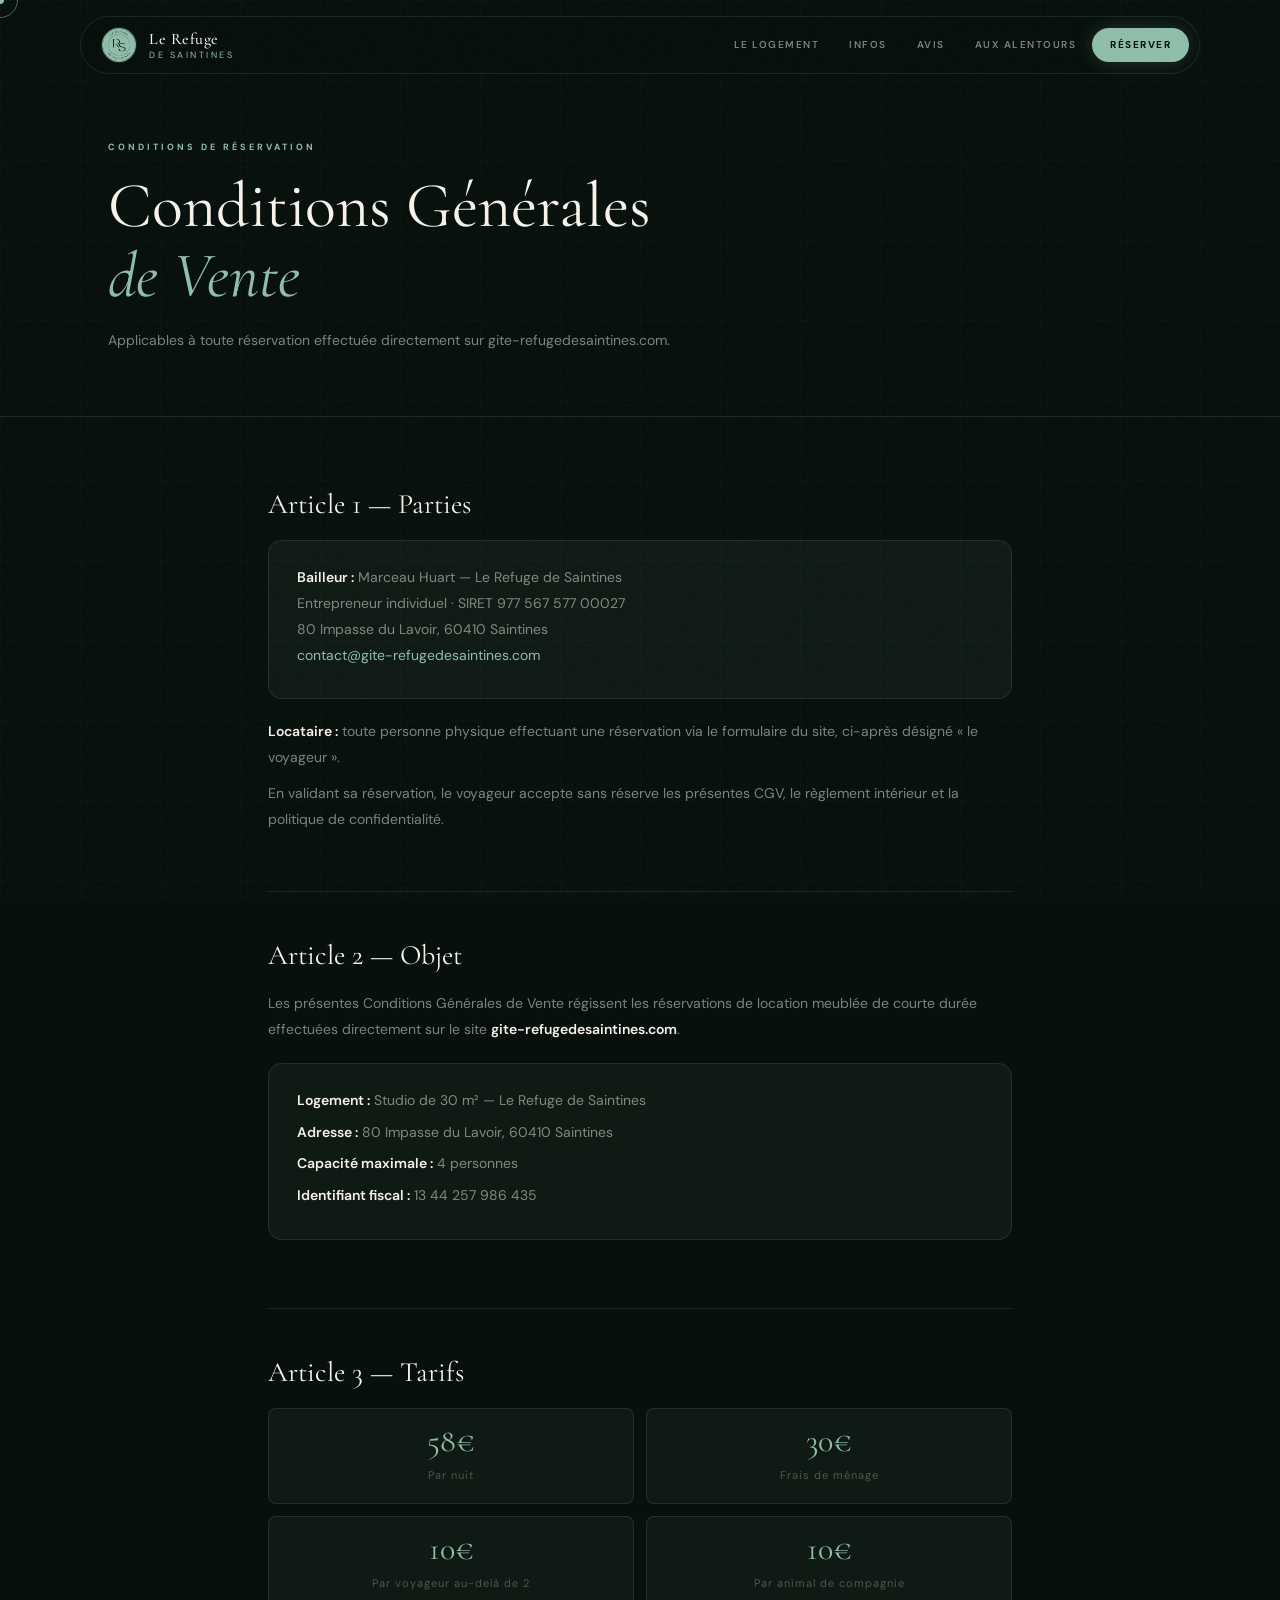
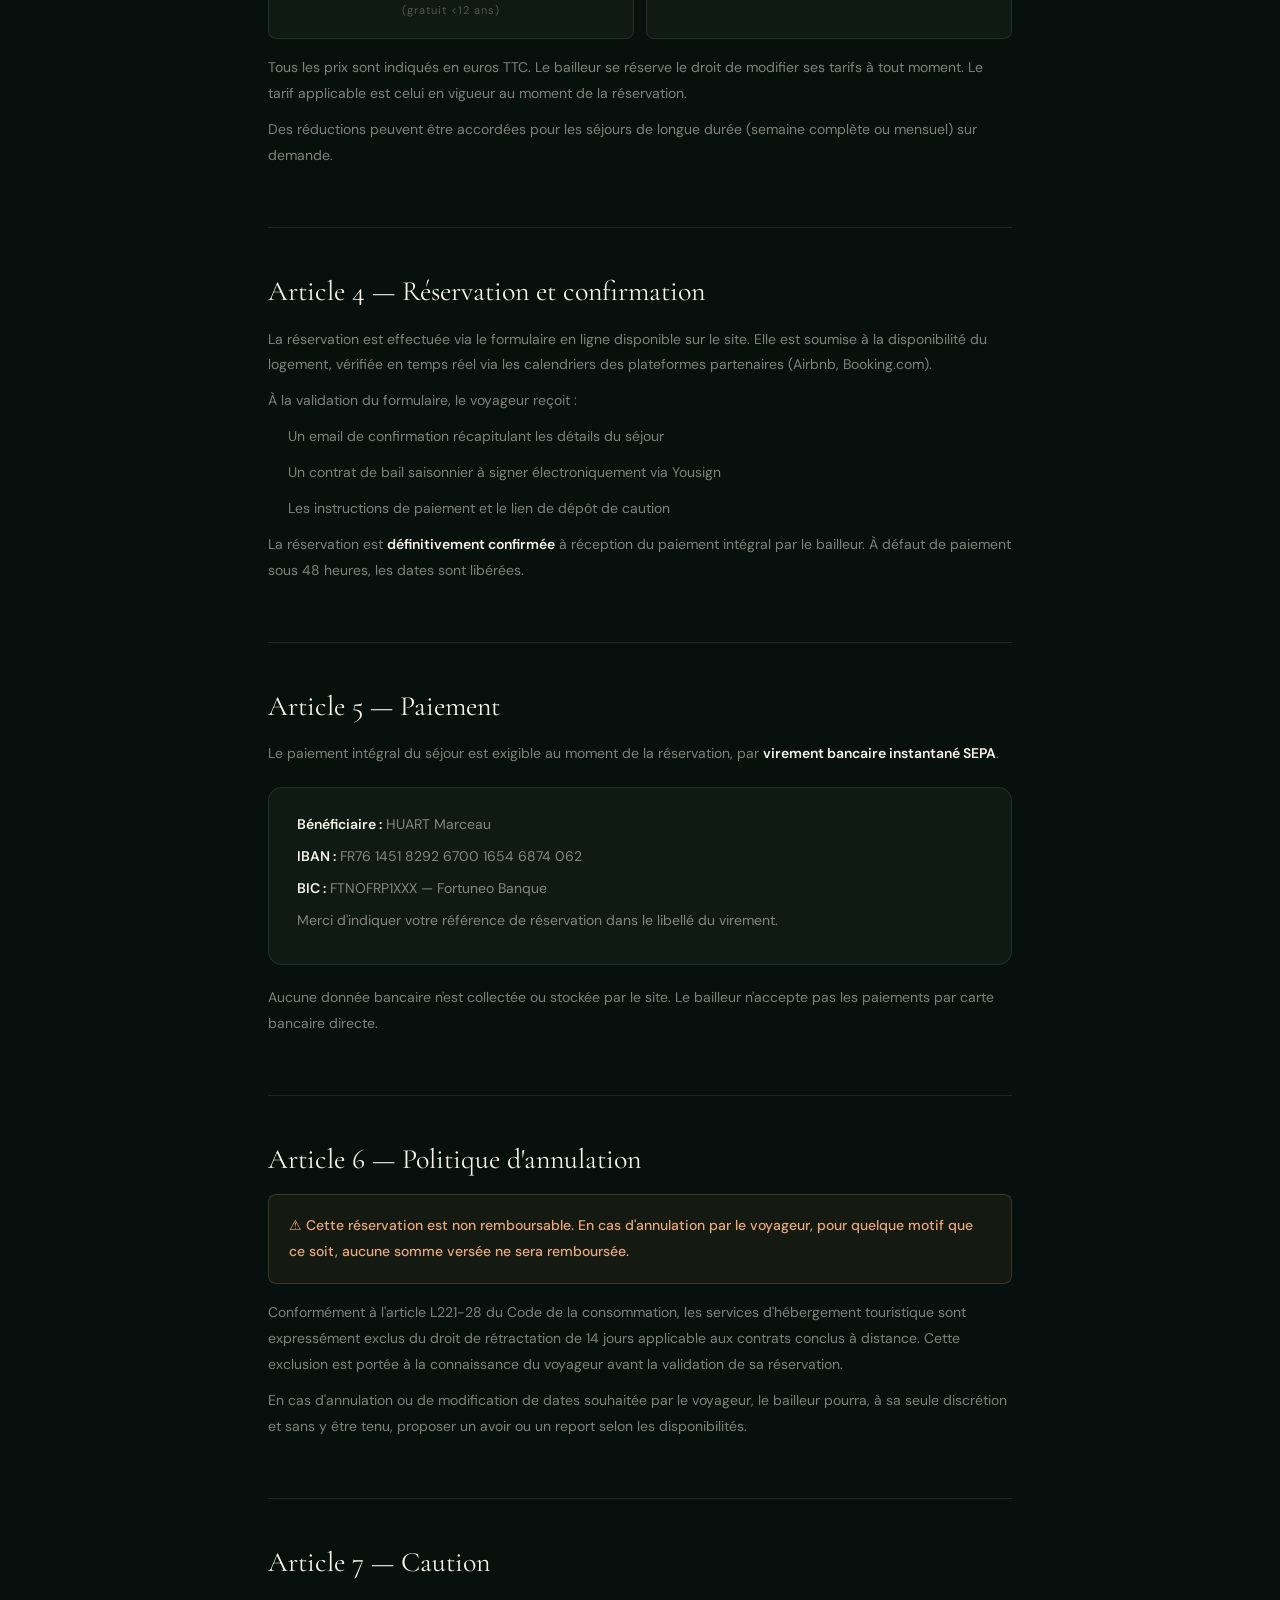
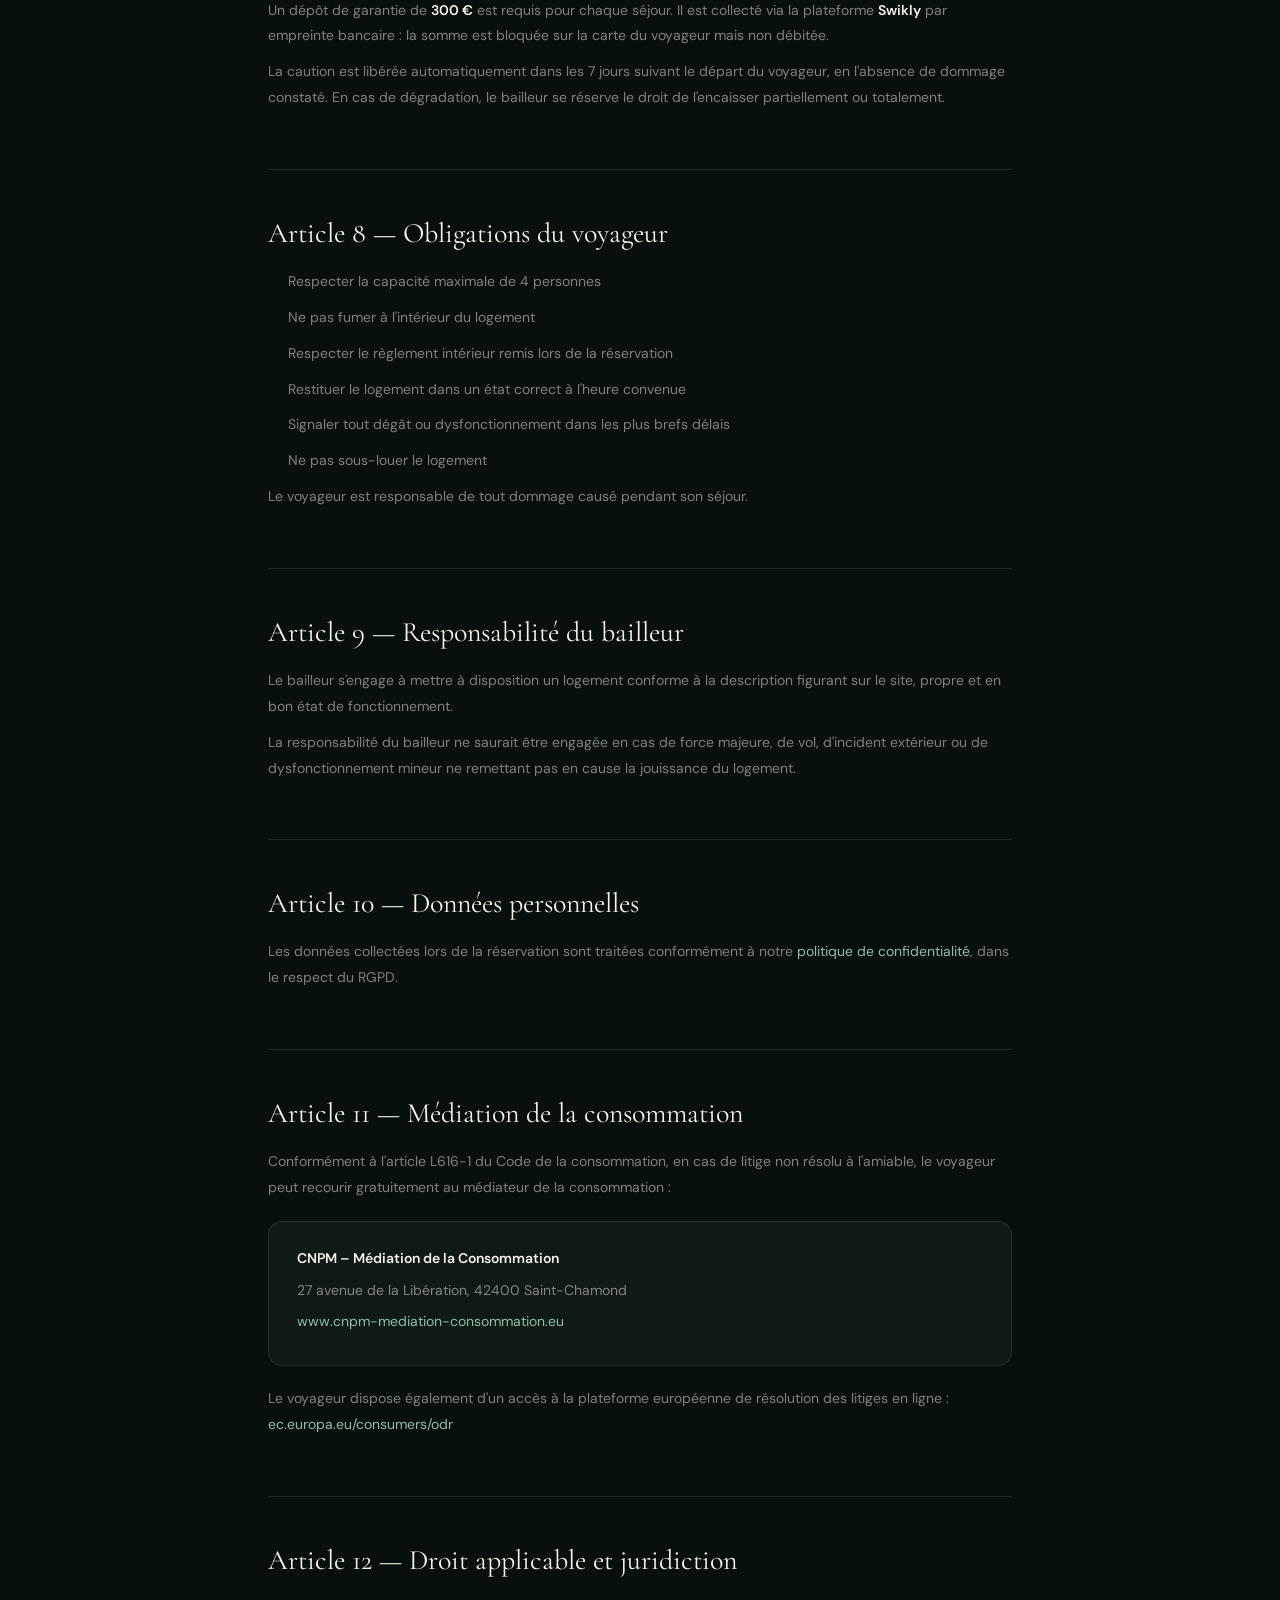
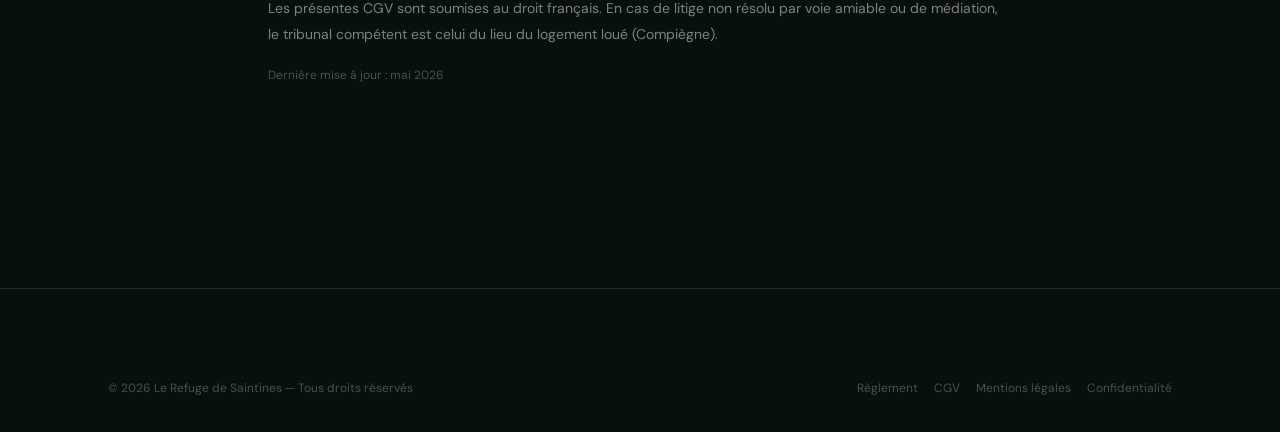
==== cgv.html @ 34e84a5a "Refonte v2.3 : refonte complète, responsive mobile complet, page règlement, SEO et optimisations" ====
<!doctype html>
<html lang="fr">
<head>
  <meta charset="utf-8" />
  <meta name="viewport" content="width=device-width, initial-scale=1.0" />
  <title>Conditions Générales de Vente — Le Refuge de Saintines</title>
  <meta name="description" content="Conditions générales de vente — Le Refuge de Saintines, studio cosy en location courte durée à Saintines." />
  <meta name="robots" content="noindex" />
  <link rel="preconnect" href="https://fonts.googleapis.com" />
  <link rel="preconnect" href="https://fonts.gstatic.com" crossorigin />
  <link href="https://fonts.googleapis.com/css2?family=Cormorant+Garamond:ital,wght@0,300;0,400;0,500;1,300;1,400&family=DM+Sans:wght@300;400;500;600&display=swap" rel="stylesheet" />
  <link rel="icon" href="images/lrds-logo.png" type="image/png" />
  <link rel="stylesheet" href="assets/css/main.css" />
  <style>
    .legal-hero { background:var(--bg); border-bottom:1px solid var(--glass-border); padding:140px 0 64px; }
    .legal-label { font-size:9px; font-weight:700; letter-spacing:3px; text-transform:uppercase; color:var(--sage); display:block; margin-bottom:16px; }
    .legal-hero h1 { font-family:var(--font-display); font-size:clamp(36px,6vw,64px); font-weight:400; color:var(--cream); line-height:1.1; margin-bottom:16px; }
    .legal-hero h1 em { font-style:italic; color:var(--sage); }
    .legal-hero p { font-size:14px; color:var(--cream-dim); line-height:1.75; }
    .legal-body { padding:72px 0 96px; }
    .legal-section { margin-bottom:48px; padding-bottom:48px; border-bottom:1px solid var(--glass-border); }
    .legal-section:last-child { border-bottom:none; }
    .legal-section h2 { font-family:var(--font-display); font-size:28px; font-weight:400; color:var(--cream); margin-bottom:20px; }
    .legal-section h3 { font-size:15px; font-weight:600; color:var(--cream); margin:20px 0 10px; }
    .legal-section p, .legal-section li { font-size:14px; color:var(--cream-dim); line-height:1.85; margin-bottom:10px; }
    .legal-section ul { padding-left:20px; }
    .legal-section strong { color:var(--cream); font-weight:600; }
    .legal-section a { color:var(--sage); text-decoration:none; }
    .legal-section a:hover { text-decoration:underline; }
    .legal-card { background:var(--glass); border:1px solid var(--glass-border); border-radius:var(--r); padding:24px 28px; margin:20px 0; }
    .legal-card p { margin-bottom:6px; }
    .tarif-grid { display:grid; grid-template-columns:1fr 1fr; gap:12px; margin:16px 0; }
    .tarif-item { background:var(--glass); border:1px solid var(--glass-border); border-radius:var(--rs); padding:16px; text-align:center; }
    .tarif-item .val { font-family:var(--font-display); font-size:32px; color:var(--sage); line-height:1; display:block; margin-bottom:4px; }
    .tarif-item .lbl { font-size:11px; letter-spacing:1px; color:var(--cream-faint); }
    .warning-box { background:rgba(232,168,124,.06); border:1px solid rgba(232,168,124,.2); border-radius:var(--rs); padding:18px 20px; margin:16px 0; }
    .warning-box p { color:#e8a87c; margin-bottom:0; font-weight:500; }
    @media(max-width:600px){ .tarif-grid{grid-template-columns:1fr;} }
  </style>
</head>
<body>
  <div class="cursor" aria-hidden="true"></div>
  <div class="cursor-ring" aria-hidden="true"></div>
  
  <header class="site-header" role="banner">
    <div class="header-inner">
      <a href="index.html" class="brand">
        <img src="images/lrds-logo.png" alt="Logo Le Refuge de Saintines" class="brand-logo" loading="lazy" />
        <div class="brand-text">
          <span class="brand-name">Le Refuge</span>
          <small class="brand-sub">de Saintines</small>
        </div>
      </a>
      <nav class="nav" aria-label="Navigation principale">
        <a href="index.html#logement">Le logement</a>
        <a href="index.html#infos">Infos</a>
        <a href="index.html#avis">Avis</a>
        <a href="index.html#reco">Aux alentours</a>
        <a href="index.html#contact" class="nav-cta">Réserver</a>
      </nav>
    </div>
  </header>

  <div class="legal-hero">
    <div class="container">
      <span class="legal-label">Conditions de réservation</span>
      <h1>Conditions Générales<br><em>de Vente</em></h1>
      <p>Applicables à toute réservation effectuée directement sur gite-refugedesaintines.com.</p>
    </div>
  </div>

  <main class="legal-body">
    <div class="container" style="max-width:800px;">

      <div class="legal-section">
        <h2>Article 1 — Parties</h2>
        <div class="legal-card">
          <p><strong>Bailleur :</strong> Marceau Huart — Le Refuge de Saintines<br>
          Entrepreneur individuel · SIRET 977 567 577 00027<br>
          80 Impasse du Lavoir, 60410 Saintines<br>
          <a href="mailto:contact@gite-refugedesaintines.com">contact@gite-refugedesaintines.com</a></p>
        </div>
        <p><strong>Locataire :</strong> toute personne physique effectuant une réservation via le formulaire du site, ci-après désigné « le voyageur ».</p>
        <p>En validant sa réservation, le voyageur accepte sans réserve les présentes CGV, le règlement intérieur et la politique de confidentialité.</p>
      </div>

      <div class="legal-section">
        <h2>Article 2 — Objet</h2>
        <p>Les présentes Conditions Générales de Vente régissent les réservations de location meublée de courte durée effectuées directement sur le site <strong>gite-refugedesaintines.com</strong>.</p>
        <div class="legal-card">
          <p><strong>Logement :</strong> Studio de 30 m² — Le Refuge de Saintines</p>
          <p><strong>Adresse :</strong> 80 Impasse du Lavoir, 60410 Saintines</p>
          <p><strong>Capacité maximale :</strong> 4 personnes</p>
          <p><strong>Identifiant fiscal :</strong> 13 44 257 986 435</p>
        </div>
      </div>

      <div class="legal-section">
        <h2>Article 3 — Tarifs</h2>
        <div class="tarif-grid">
          <div class="tarif-item"><span class="val">58€</span><span class="lbl">Par nuit</span></div>
          <div class="tarif-item"><span class="val">30€</span><span class="lbl">Frais de ménage</span></div>
          <div class="tarif-item"><span class="val">10€</span><span class="lbl">Par voyageur au-delà de 2<br>(gratuit &lt;12 ans)</span></div>
          <div class="tarif-item"><span class="val">10€</span><span class="lbl">Par animal de compagnie</span></div>
        </div>
        <p>Tous les prix sont indiqués en euros TTC. Le bailleur se réserve le droit de modifier ses tarifs à tout moment. Le tarif applicable est celui en vigueur au moment de la réservation.</p>
        <p>Des réductions peuvent être accordées pour les séjours de longue durée (semaine complète ou mensuel) sur demande.</p>
      </div>

      <div class="legal-section">
        <h2>Article 4 — Réservation et confirmation</h2>
        <p>La réservation est effectuée via le formulaire en ligne disponible sur le site. Elle est soumise à la disponibilité du logement, vérifiée en temps réel via les calendriers des plateformes partenaires (Airbnb, Booking.com).</p>
        <p>À la validation du formulaire, le voyageur reçoit :</p>
        <ul>
          <li>Un email de confirmation récapitulant les détails du séjour</li>
          <li>Un contrat de bail saisonnier à signer électroniquement via Yousign</li>
          <li>Les instructions de paiement et le lien de dépôt de caution</li>
        </ul>
        <p>La réservation est <strong>définitivement confirmée</strong> à réception du paiement intégral par le bailleur. À défaut de paiement sous 48 heures, les dates sont libérées.</p>
      </div>

      <div class="legal-section">
        <h2>Article 5 — Paiement</h2>
        <p>Le paiement intégral du séjour est exigible au moment de la réservation, par <strong>virement bancaire instantané SEPA</strong>.</p>
        <div class="legal-card">
          <p><strong>Bénéficiaire :</strong> HUART Marceau</p>
          <p><strong>IBAN :</strong> FR76 1451 8292 6700 1654 6874 062</p>
          <p><strong>BIC :</strong> FTNOFRP1XXX — Fortuneo Banque</p>
          <p>Merci d'indiquer votre référence de réservation dans le libellé du virement.</p>
        </div>
        <p>Aucune donnée bancaire n'est collectée ou stockée par le site. Le bailleur n'accepte pas les paiements par carte bancaire directe.</p>
      </div>

      <div class="legal-section">
        <h2>Article 6 — Politique d'annulation</h2>
        <div class="warning-box">
          <p>⚠️ Cette réservation est non remboursable. En cas d'annulation par le voyageur, pour quelque motif que ce soit, aucune somme versée ne sera remboursée.</p>
        </div>
        <p>Conformément à l'article L221-28 du Code de la consommation, les services d'hébergement touristique sont expressément exclus du droit de rétractation de 14 jours applicable aux contrats conclus à distance. Cette exclusion est portée à la connaissance du voyageur avant la validation de sa réservation.</p>
        <p>En cas d'annulation ou de modification de dates souhaitée par le voyageur, le bailleur pourra, à sa seule discrétion et sans y être tenu, proposer un avoir ou un report selon les disponibilités.</p>
      </div>

      <div class="legal-section">
        <h2>Article 7 — Caution</h2>
        <p>Un dépôt de garantie de <strong>300 €</strong> est requis pour chaque séjour. Il est collecté via la plateforme <strong>Swikly</strong> par empreinte bancaire : la somme est bloquée sur la carte du voyageur mais non débitée.</p>
        <p>La caution est libérée automatiquement dans les 7 jours suivant le départ du voyageur, en l'absence de dommage constaté. En cas de dégradation, le bailleur se réserve le droit de l'encaisser partiellement ou totalement.</p>
      </div>

      <div class="legal-section">
        <h2>Article 8 — Obligations du voyageur</h2>
        <ul>
          <li>Respecter la capacité maximale de 4 personnes</li>
          <li>Ne pas fumer à l'intérieur du logement</li>
          <li>Respecter le règlement intérieur remis lors de la réservation</li>
          <li>Restituer le logement dans un état correct à l'heure convenue</li>
          <li>Signaler tout dégât ou dysfonctionnement dans les plus brefs délais</li>
          <li>Ne pas sous-louer le logement</li>
        </ul>
        <p>Le voyageur est responsable de tout dommage causé pendant son séjour.</p>
      </div>

      <div class="legal-section">
        <h2>Article 9 — Responsabilité du bailleur</h2>
        <p>Le bailleur s'engage à mettre à disposition un logement conforme à la description figurant sur le site, propre et en bon état de fonctionnement.</p>
        <p>La responsabilité du bailleur ne saurait être engagée en cas de force majeure, de vol, d'incident extérieur ou de dysfonctionnement mineur ne remettant pas en cause la jouissance du logement.</p>
      </div>

      <div class="legal-section">
        <h2>Article 10 — Données personnelles</h2>
        <p>Les données collectées lors de la réservation sont traitées conformément à notre <a href="politique-confidentialite.html">politique de confidentialité</a>, dans le respect du RGPD.</p>
      </div>

      <div class="legal-section">
        <h2>Article 11 — Médiation de la consommation</h2>
        <p>Conformément à l'article L616-1 du Code de la consommation, en cas de litige non résolu à l'amiable, le voyageur peut recourir gratuitement au médiateur de la consommation :</p>
        <div class="legal-card">
          <p><strong>CNPM – Médiation de la Consommation</strong></p>
          <p>27 avenue de la Libération, 42400 Saint-Chamond</p>
          <p><a href="https://www.cnpm-mediation-consommation.eu" target="_blank" rel="noopener">www.cnpm-mediation-consommation.eu</a></p>
        </div>
        <p>Le voyageur dispose également d'un accès à la plateforme européenne de résolution des litiges en ligne : <a href="https://ec.europa.eu/consumers/odr" target="_blank" rel="noopener">ec.europa.eu/consumers/odr</a></p>
      </div>

      <div class="legal-section">
        <h2>Article 12 — Droit applicable et juridiction</h2>
        <p>Les présentes CGV sont soumises au droit français. En cas de litige non résolu par voie amiable ou de médiation, le tribunal compétent est celui du lieu du logement loué (Compiègne).</p>
        <p style="margin-top:16px;font-size:12px;color:var(--cream-faint);">Dernière mise à jour : mai 2026</p>
      </div>

    </div>
  </main>

  <footer class="site-footer" role="contentinfo">
    <div class="container">
      <div class="footer-bottom">
        <p>© 2026 Le Refuge de Saintines — Tous droits réservés</p>
        <p><a href="rules.html" style="color:var(--cream-faint);margin-right:16px;">Règlement</a><a href="cgv.html" style="color:var(--cream-faint);margin-right:16px;">CGV</a><a href="mentions-legales.html" style="color:var(--cream-faint);margin-right:16px;">Mentions légales</a><a href="politique-confidentialite.html" style="color:var(--cream-faint);">Confidentialité</a></p>
      </div>
    </div>
  </footer>

  <script src="assets/js/main.js" type="module"></script>
</body>
</html>
---- assets/css/main.css ----
/* ============================================================
   MAIN.CSS — Point d'entrée CSS
   Le Refuge de Saintines
   ============================================================ */

@import url('./base.css');
@import url('./layout.css');
@import url('./animations.css');
@import url('./components/navigation.css');
@import url('./components/hero.css');
@import url('./components/logement.css');
@import url('./components/gallery.css');
@import url('./components/equipments.css');
@import url('./responsive.css');
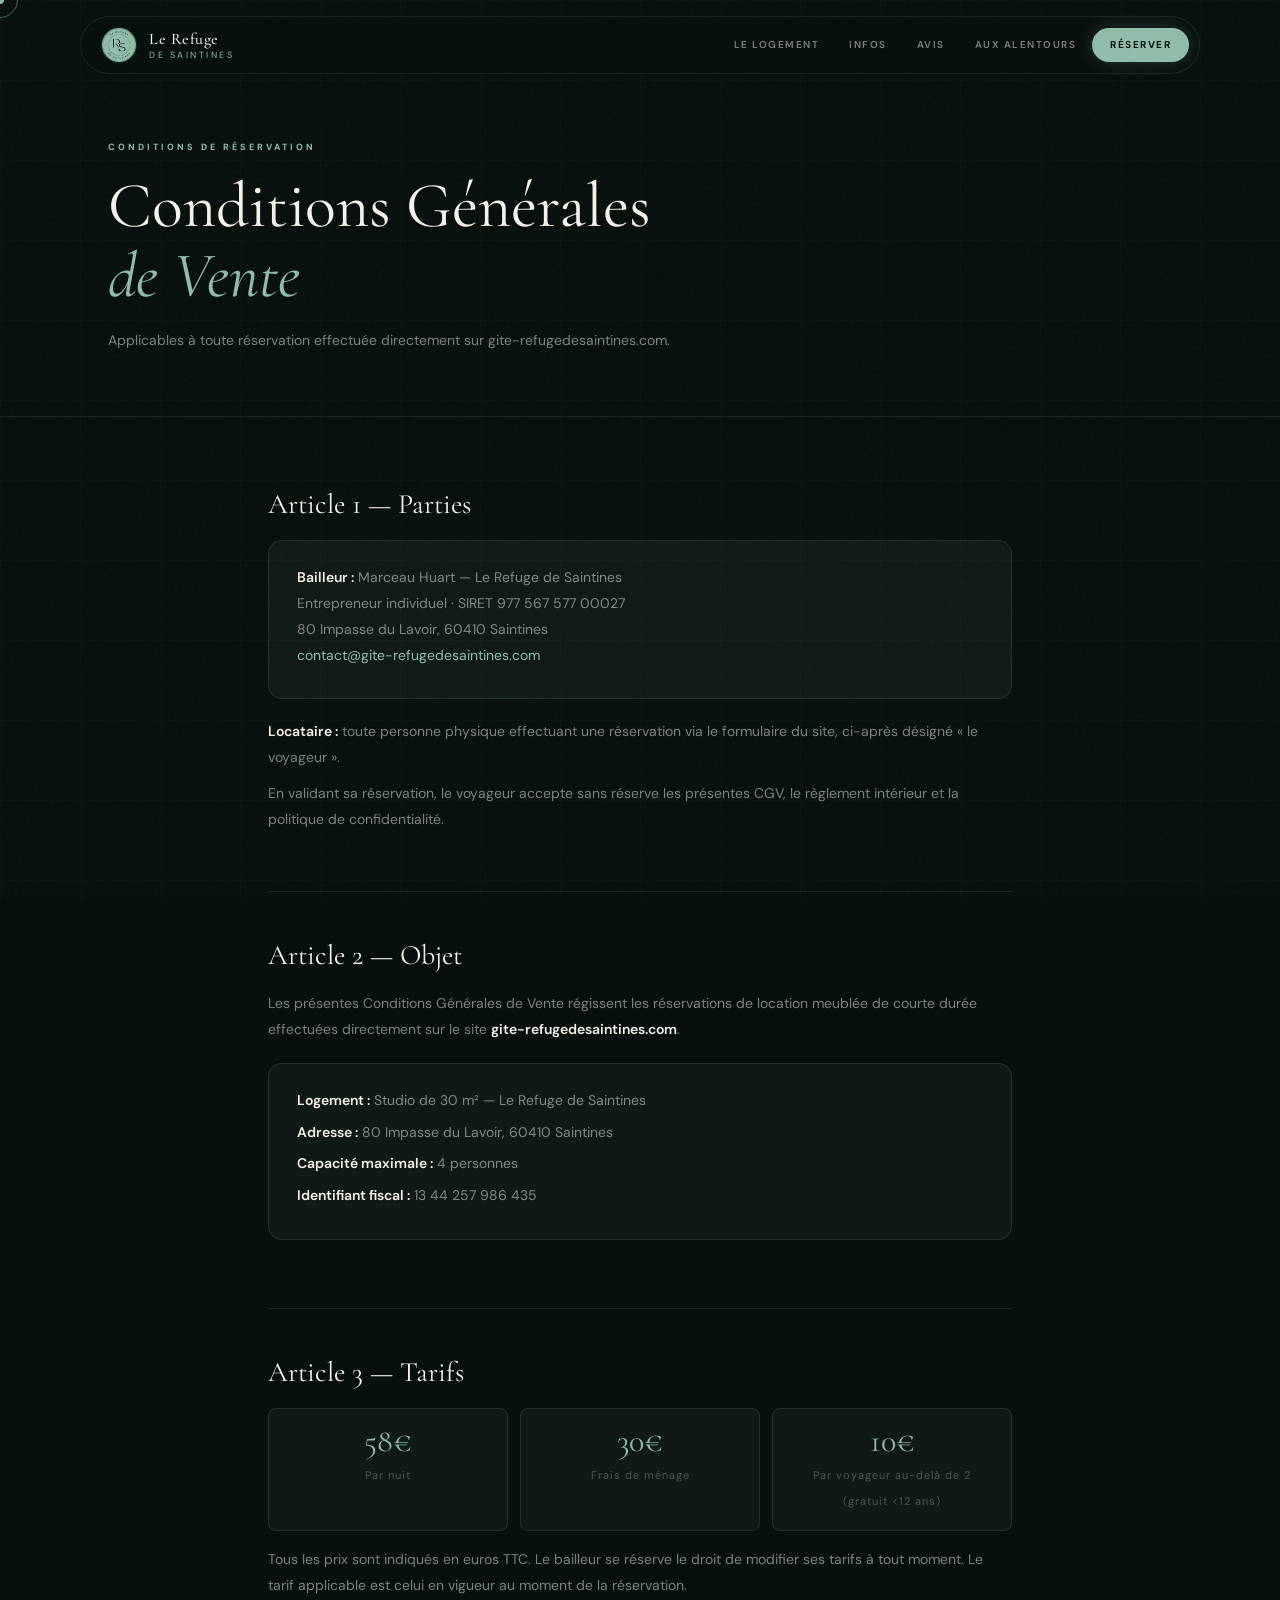
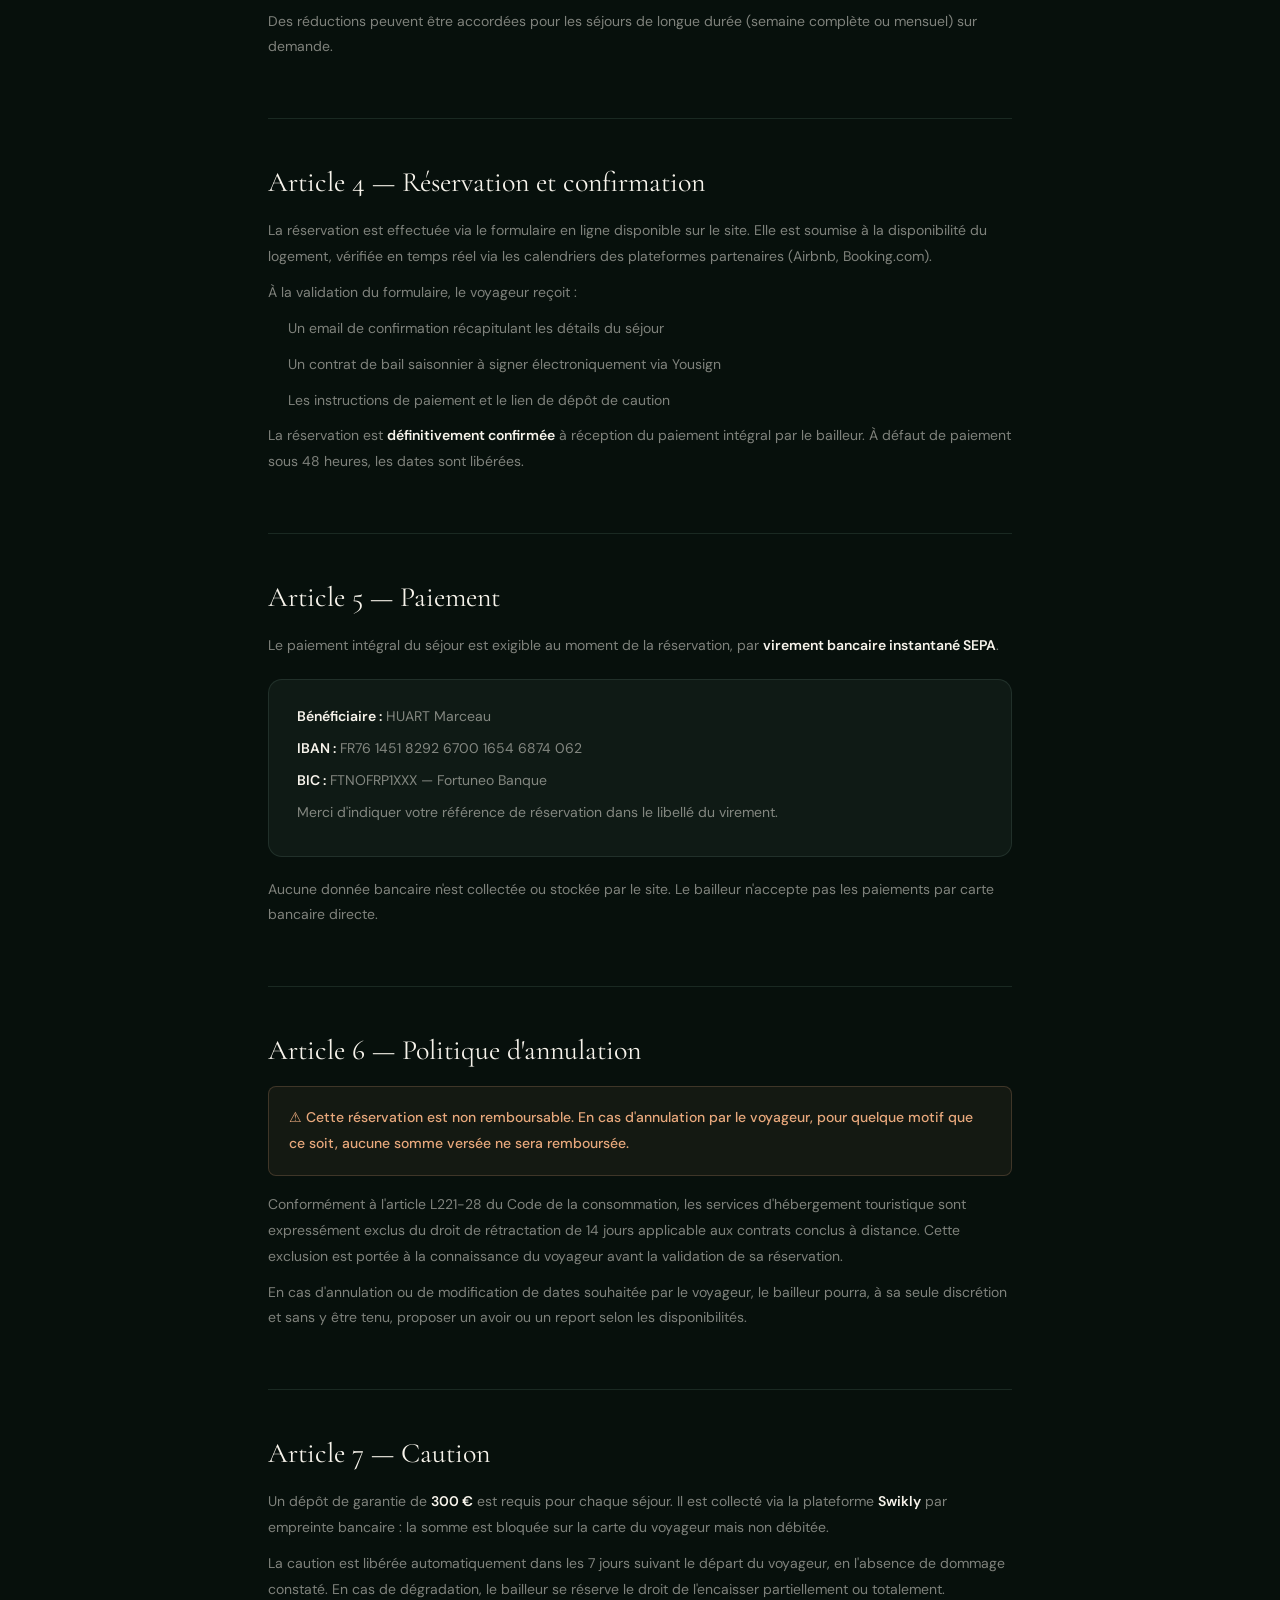
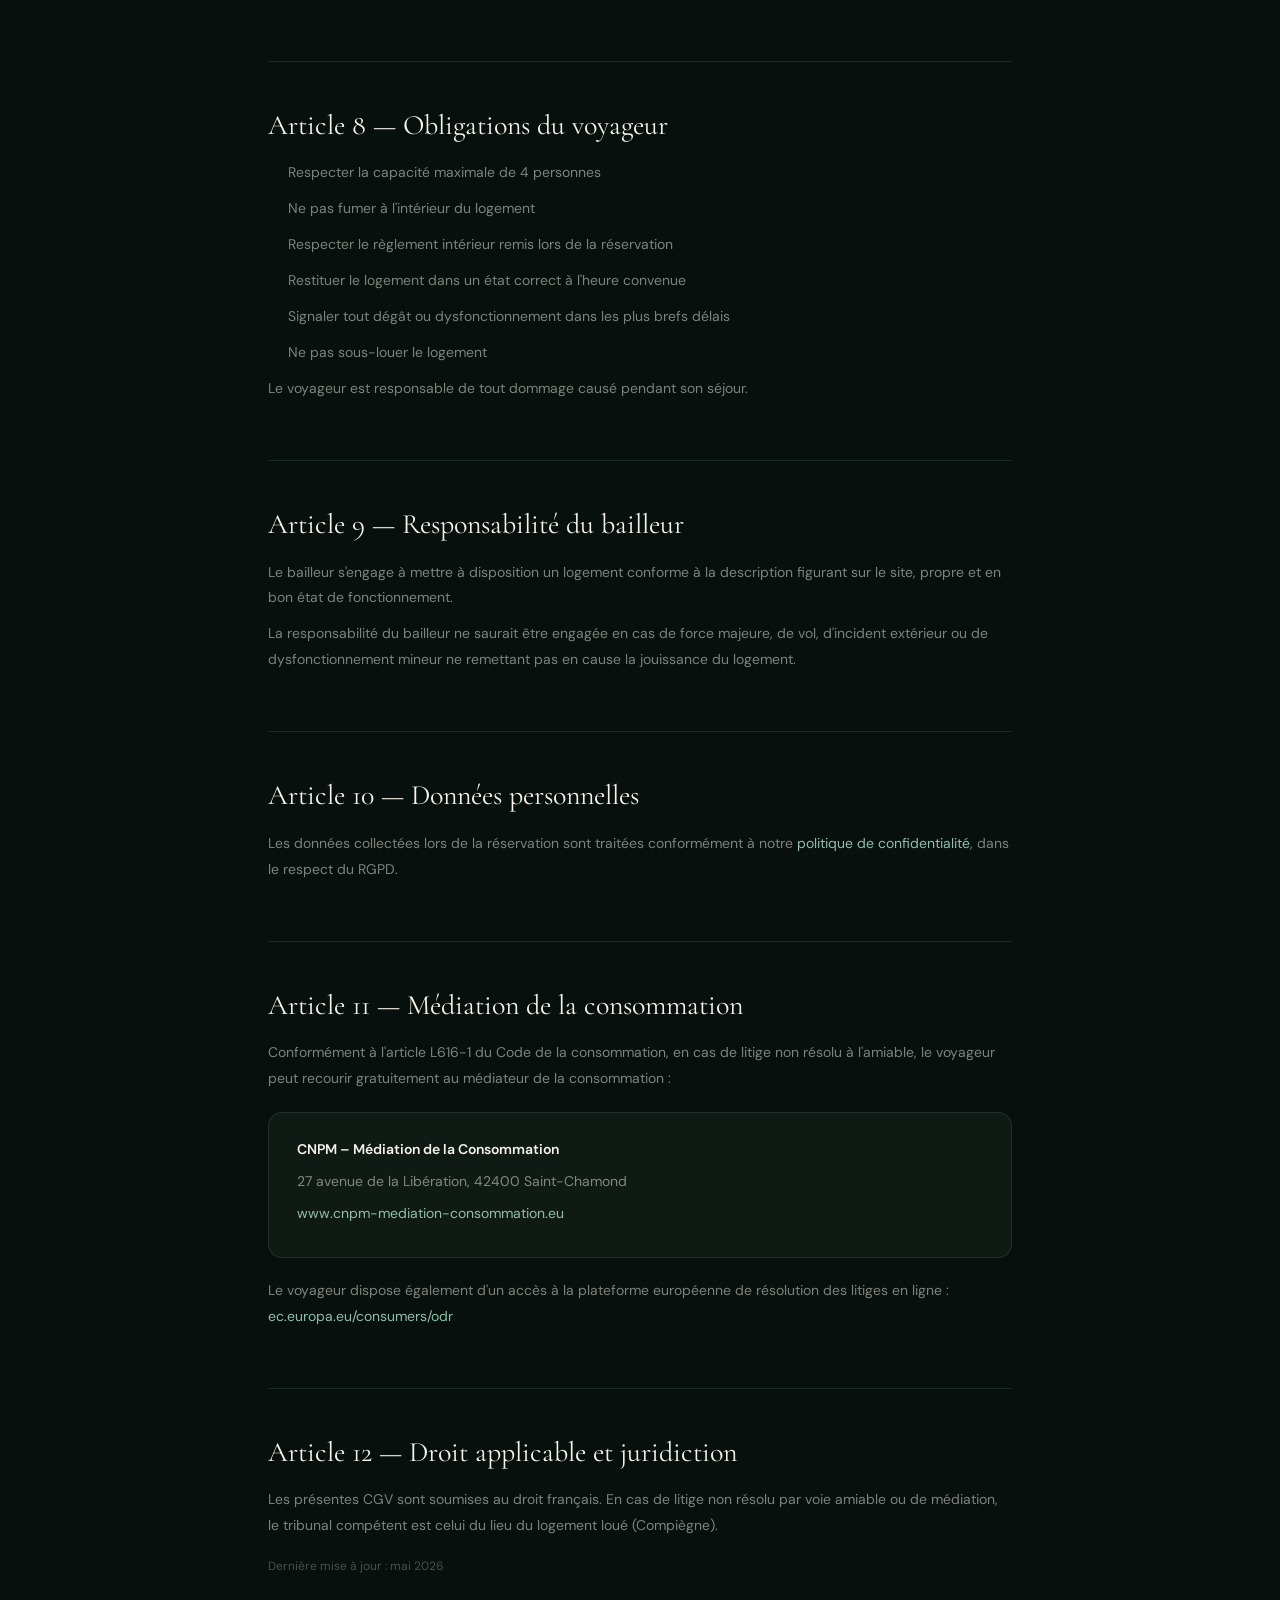
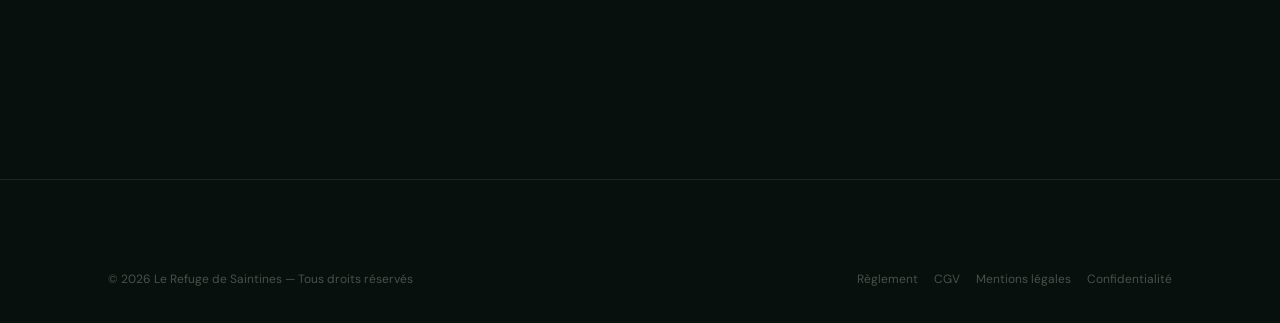
==== commit de4ff5e5: "MàJ règlement v2" ====
--- a/cgv.html
+++ b/cgv.html
@@ -29,7 +29,7 @@
     .legal-section a:hover { text-decoration:underline; }
     .legal-card { background:var(--glass); border:1px solid var(--glass-border); border-radius:var(--r); padding:24px 28px; margin:20px 0; }
     .legal-card p { margin-bottom:6px; }
-    .tarif-grid { display:grid; grid-template-columns:1fr 1fr; gap:12px; margin:16px 0; }
+    .tarif-grid { display:grid; grid-template-columns:repeat(3, 1fr); gap:12px; margin:16px 0; }
     .tarif-item { background:var(--glass); border:1px solid var(--glass-border); border-radius:var(--rs); padding:16px; text-align:center; }
     .tarif-item .val { font-family:var(--font-display); font-size:32px; color:var(--sage); line-height:1; display:block; margin-bottom:4px; }
     .tarif-item .lbl { font-size:11px; letter-spacing:1px; color:var(--cream-faint); }
@@ -101,7 +101,6 @@
           <div class="tarif-item"><span class="val">58€</span><span class="lbl">Par nuit</span></div>
           <div class="tarif-item"><span class="val">30€</span><span class="lbl">Frais de ménage</span></div>
           <div class="tarif-item"><span class="val">10€</span><span class="lbl">Par voyageur au-delà de 2<br>(gratuit &lt;12 ans)</span></div>
-          <div class="tarif-item"><span class="val">10€</span><span class="lbl">Par animal de compagnie</span></div>
         </div>
         <p>Tous les prix sont indiqués en euros TTC. Le bailleur se réserve le droit de modifier ses tarifs à tout moment. Le tarif applicable est celui en vigueur au moment de la réservation.</p>
         <p>Des réductions peuvent être accordées pour les séjours de longue durée (semaine complète ou mensuel) sur demande.</p>
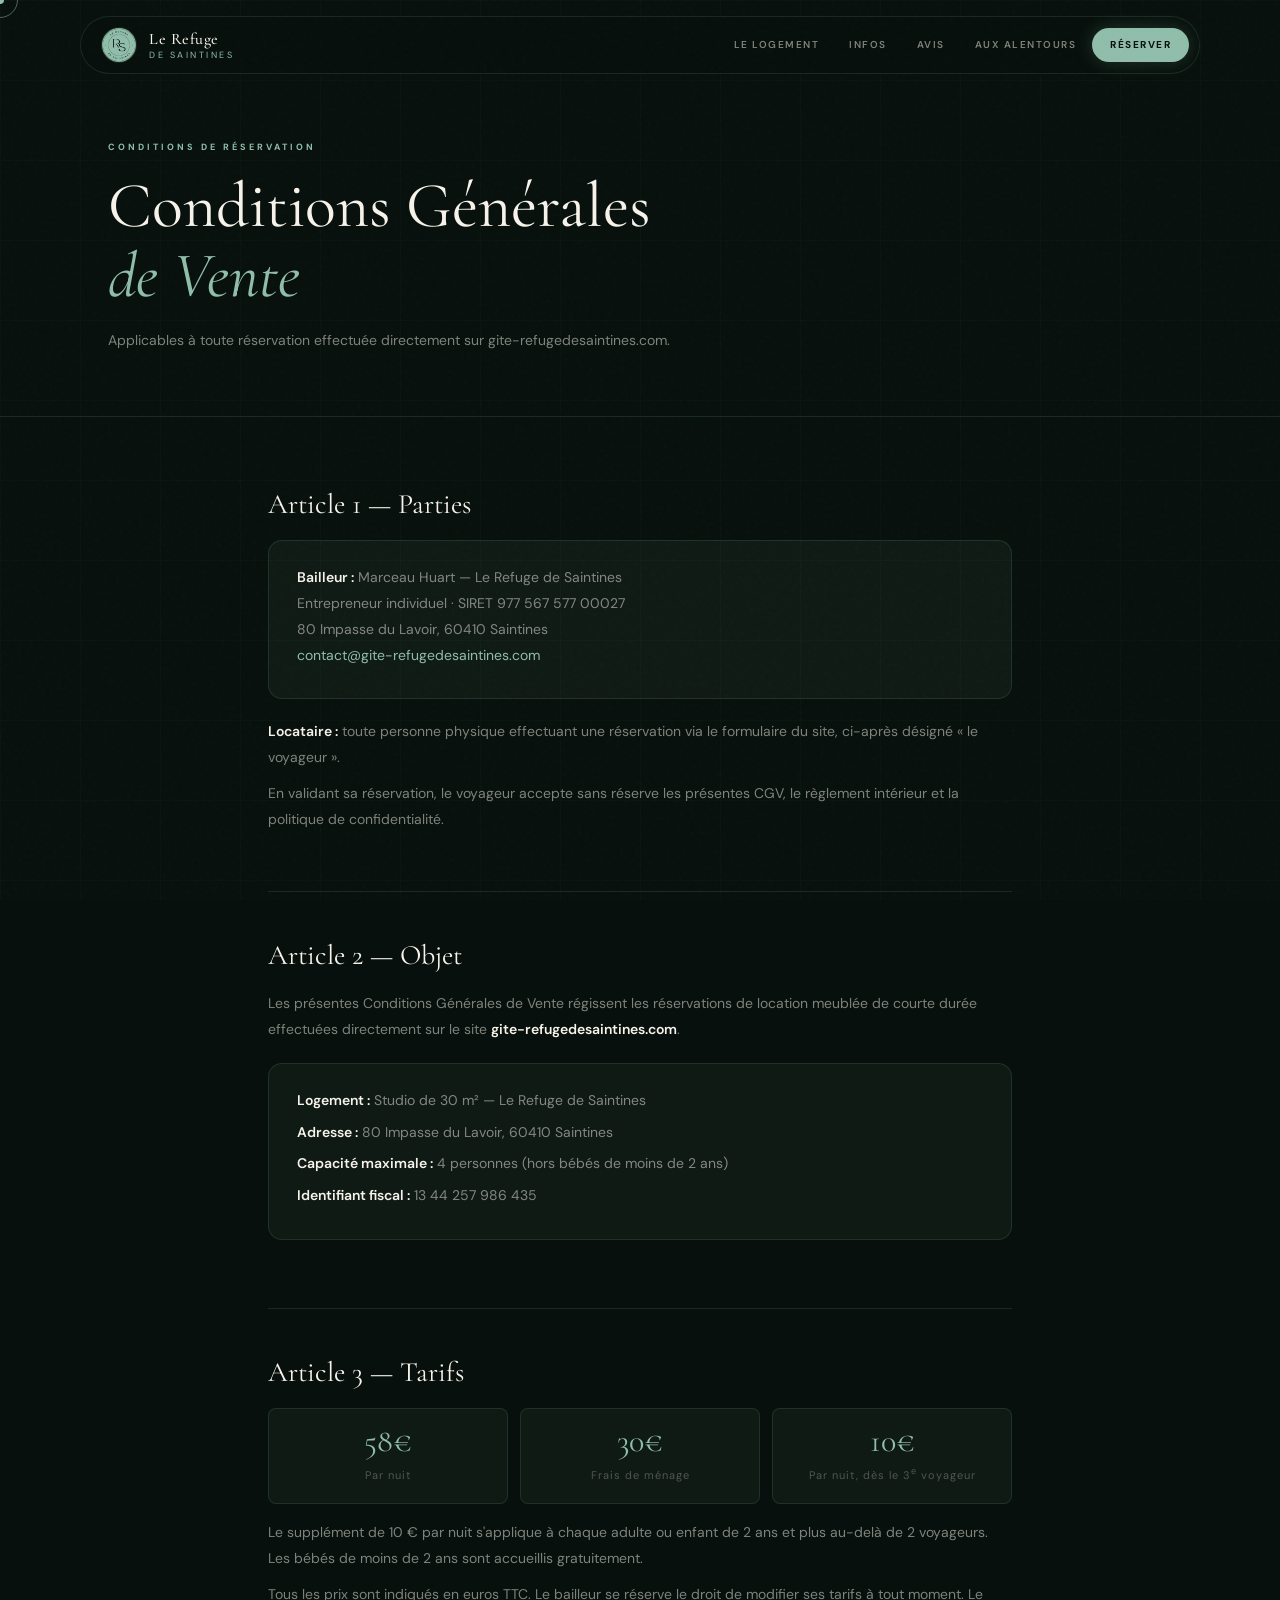
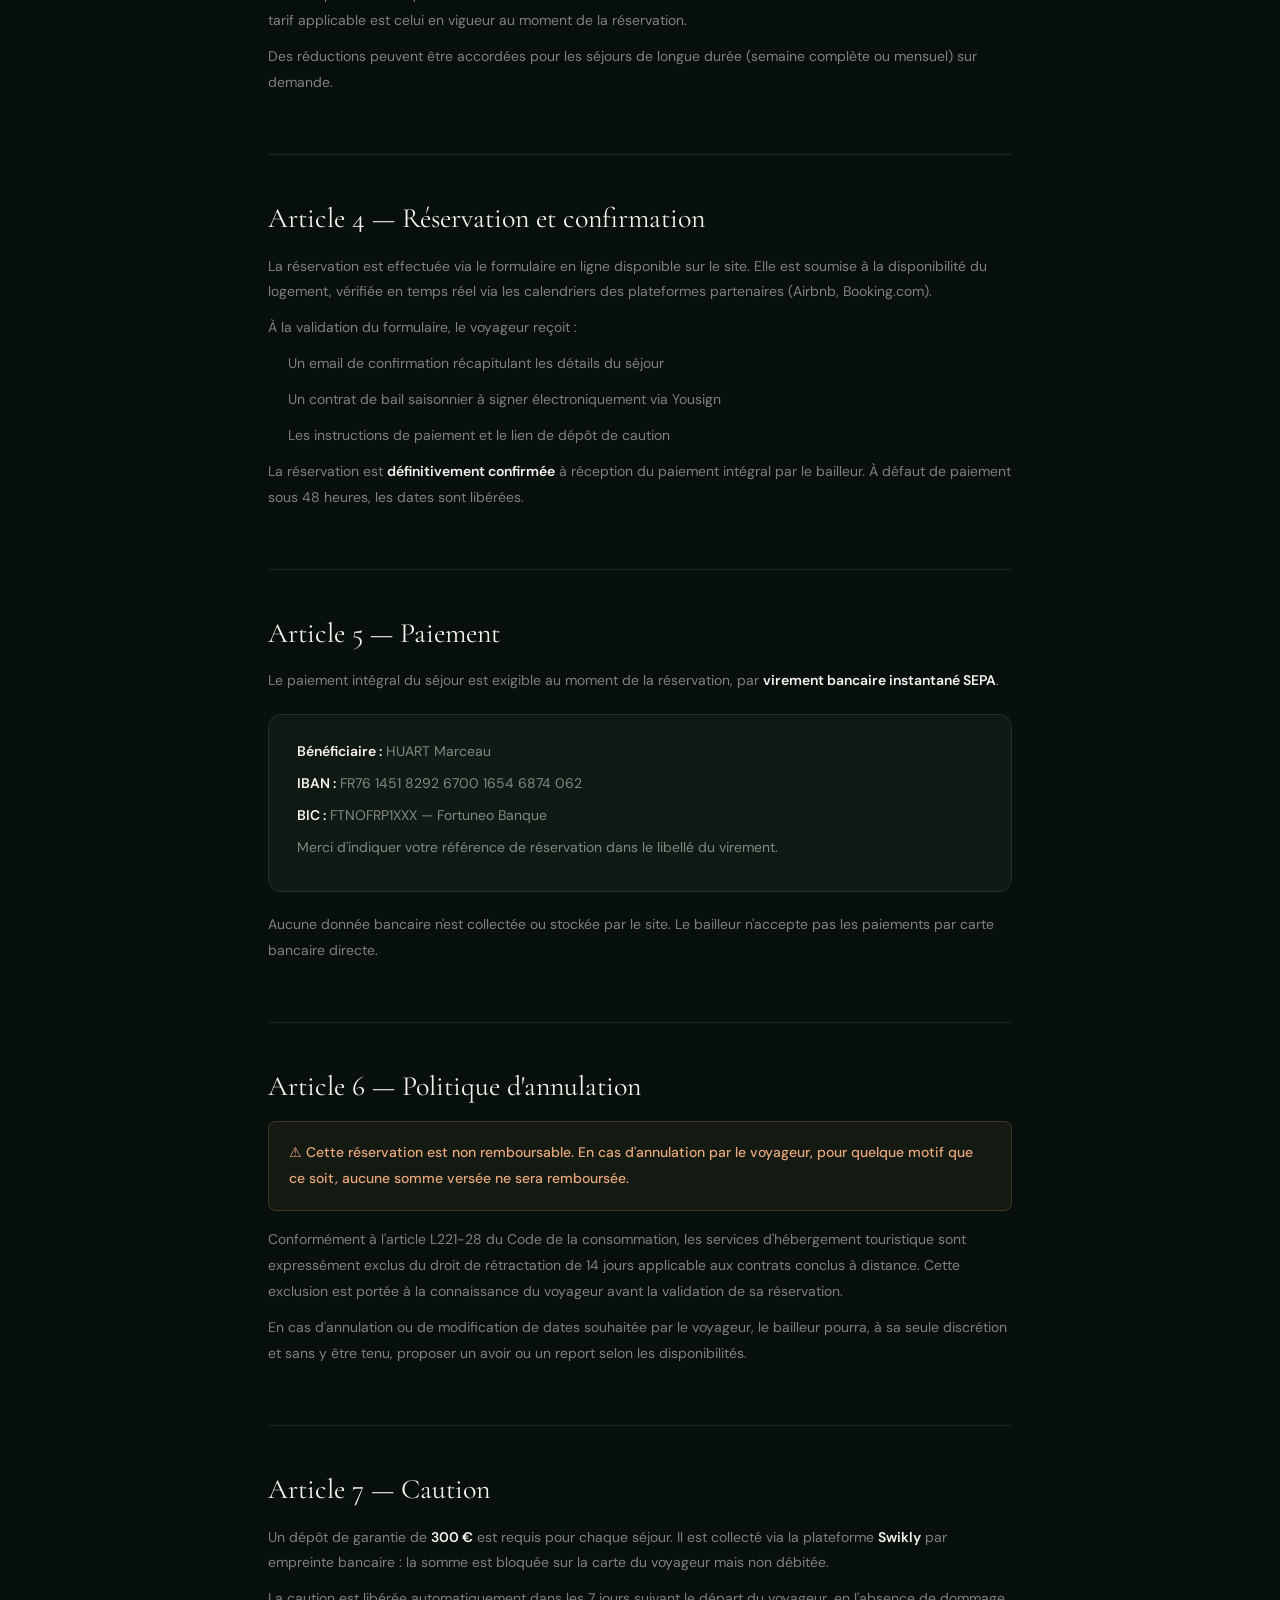
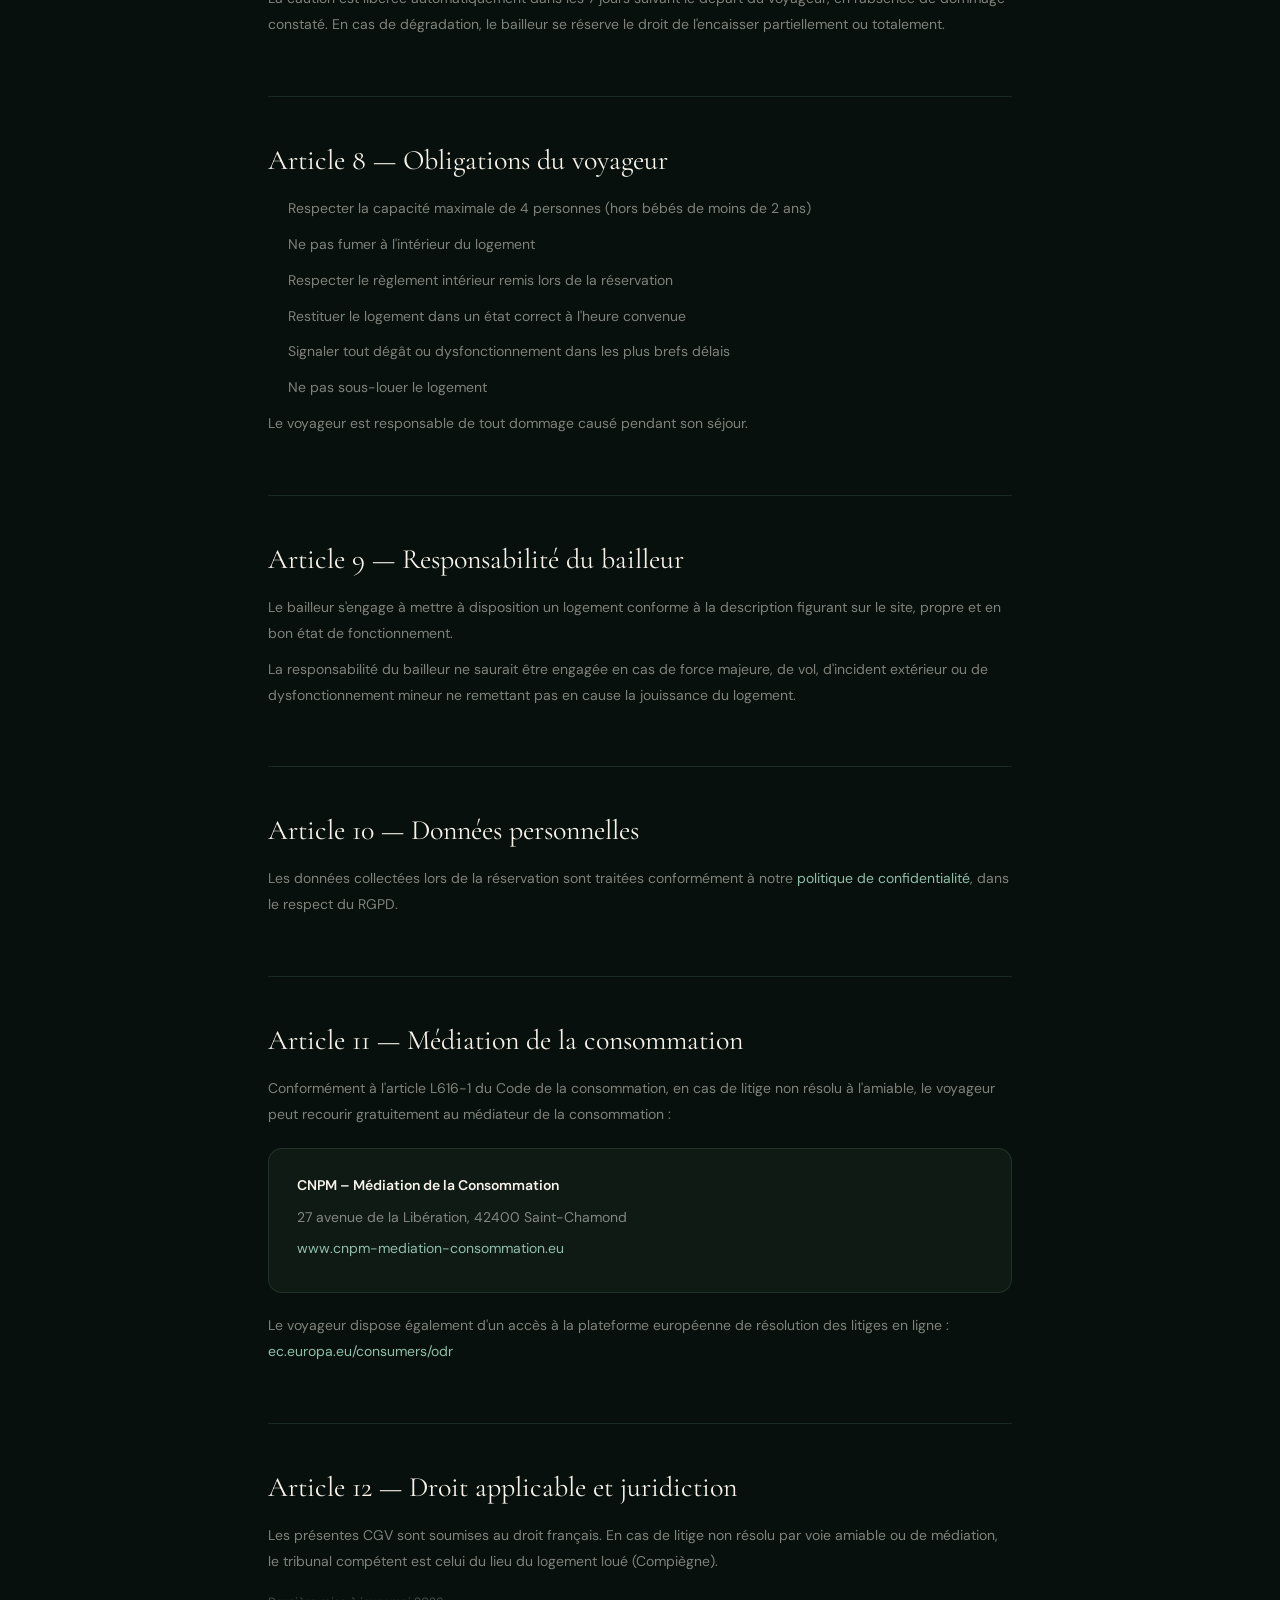
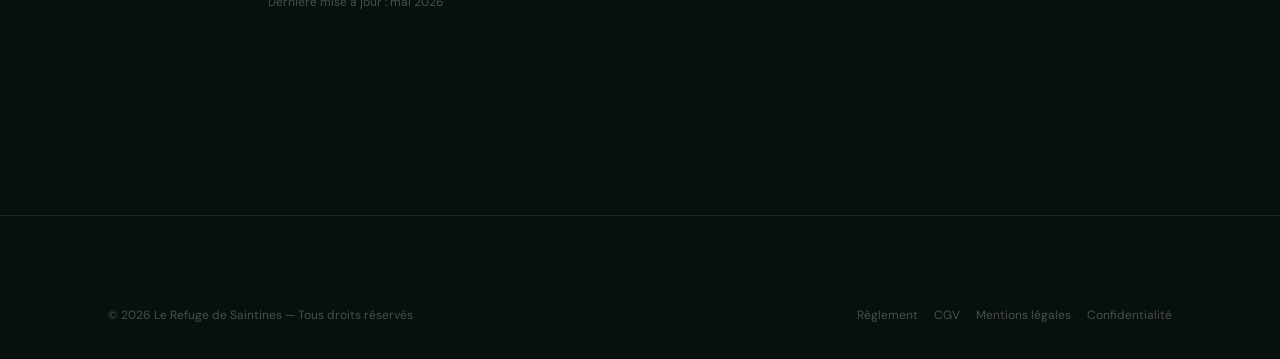
==== commit 1273c7f6: "MàJ gratuité -12 ans + bébé" ====
--- a/cgv.html
+++ b/cgv.html
@@ -90,7 +90,7 @@
         <div class="legal-card">
           <p><strong>Logement :</strong> Studio de 30 m² — Le Refuge de Saintines</p>
           <p><strong>Adresse :</strong> 80 Impasse du Lavoir, 60410 Saintines</p>
-          <p><strong>Capacité maximale :</strong> 4 personnes</p>
+          <p><strong>Capacité maximale :</strong> 4 personnes (hors bébés de moins de 2 ans)</p>
           <p><strong>Identifiant fiscal :</strong> 13 44 257 986 435</p>
         </div>
       </div>
@@ -100,8 +100,9 @@
         <div class="tarif-grid">
           <div class="tarif-item"><span class="val">58€</span><span class="lbl">Par nuit</span></div>
           <div class="tarif-item"><span class="val">30€</span><span class="lbl">Frais de ménage</span></div>
-          <div class="tarif-item"><span class="val">10€</span><span class="lbl">Par voyageur au-delà de 2<br>(gratuit &lt;12 ans)</span></div>
-        </div>
+          <div class="tarif-item"><span class="val">10€</span><span class="lbl">Par nuit, dès le 3<sup>e</sup> voyageur</span></div>
+        </div>
+        <p>Le supplément de 10 € par nuit s'applique à chaque adulte ou enfant de 2 ans et plus au-delà de 2 voyageurs. Les bébés de moins de 2 ans sont accueillis gratuitement.</p>
         <p>Tous les prix sont indiqués en euros TTC. Le bailleur se réserve le droit de modifier ses tarifs à tout moment. Le tarif applicable est celui en vigueur au moment de la réservation.</p>
         <p>Des réductions peuvent être accordées pour les séjours de longue durée (semaine complète ou mensuel) sur demande.</p>
       </div>
@@ -148,7 +149,7 @@
       <div class="legal-section">
         <h2>Article 8 — Obligations du voyageur</h2>
         <ul>
-          <li>Respecter la capacité maximale de 4 personnes</li>
+          <li>Respecter la capacité maximale de 4 personnes (hors bébés de moins de 2 ans)</li>
           <li>Ne pas fumer à l'intérieur du logement</li>
           <li>Respecter le règlement intérieur remis lors de la réservation</li>
           <li>Restituer le logement dans un état correct à l'heure convenue</li>
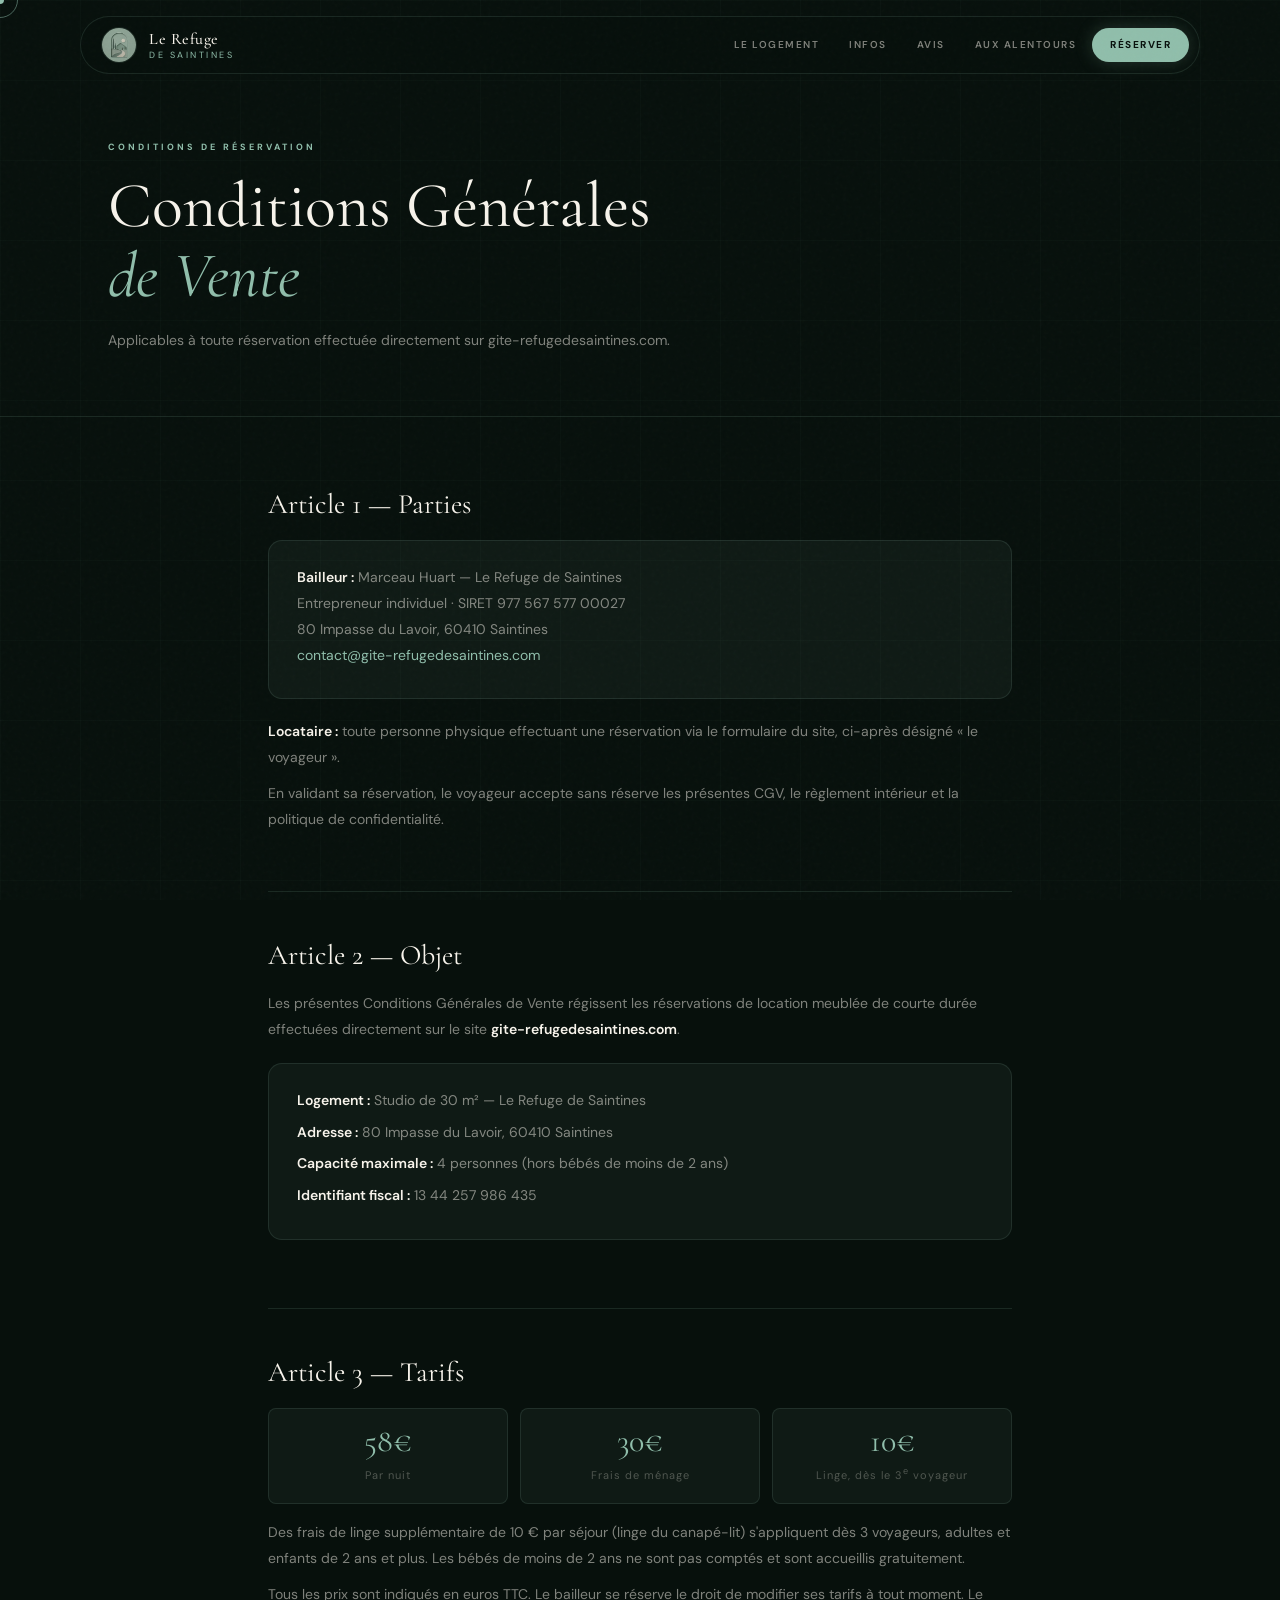
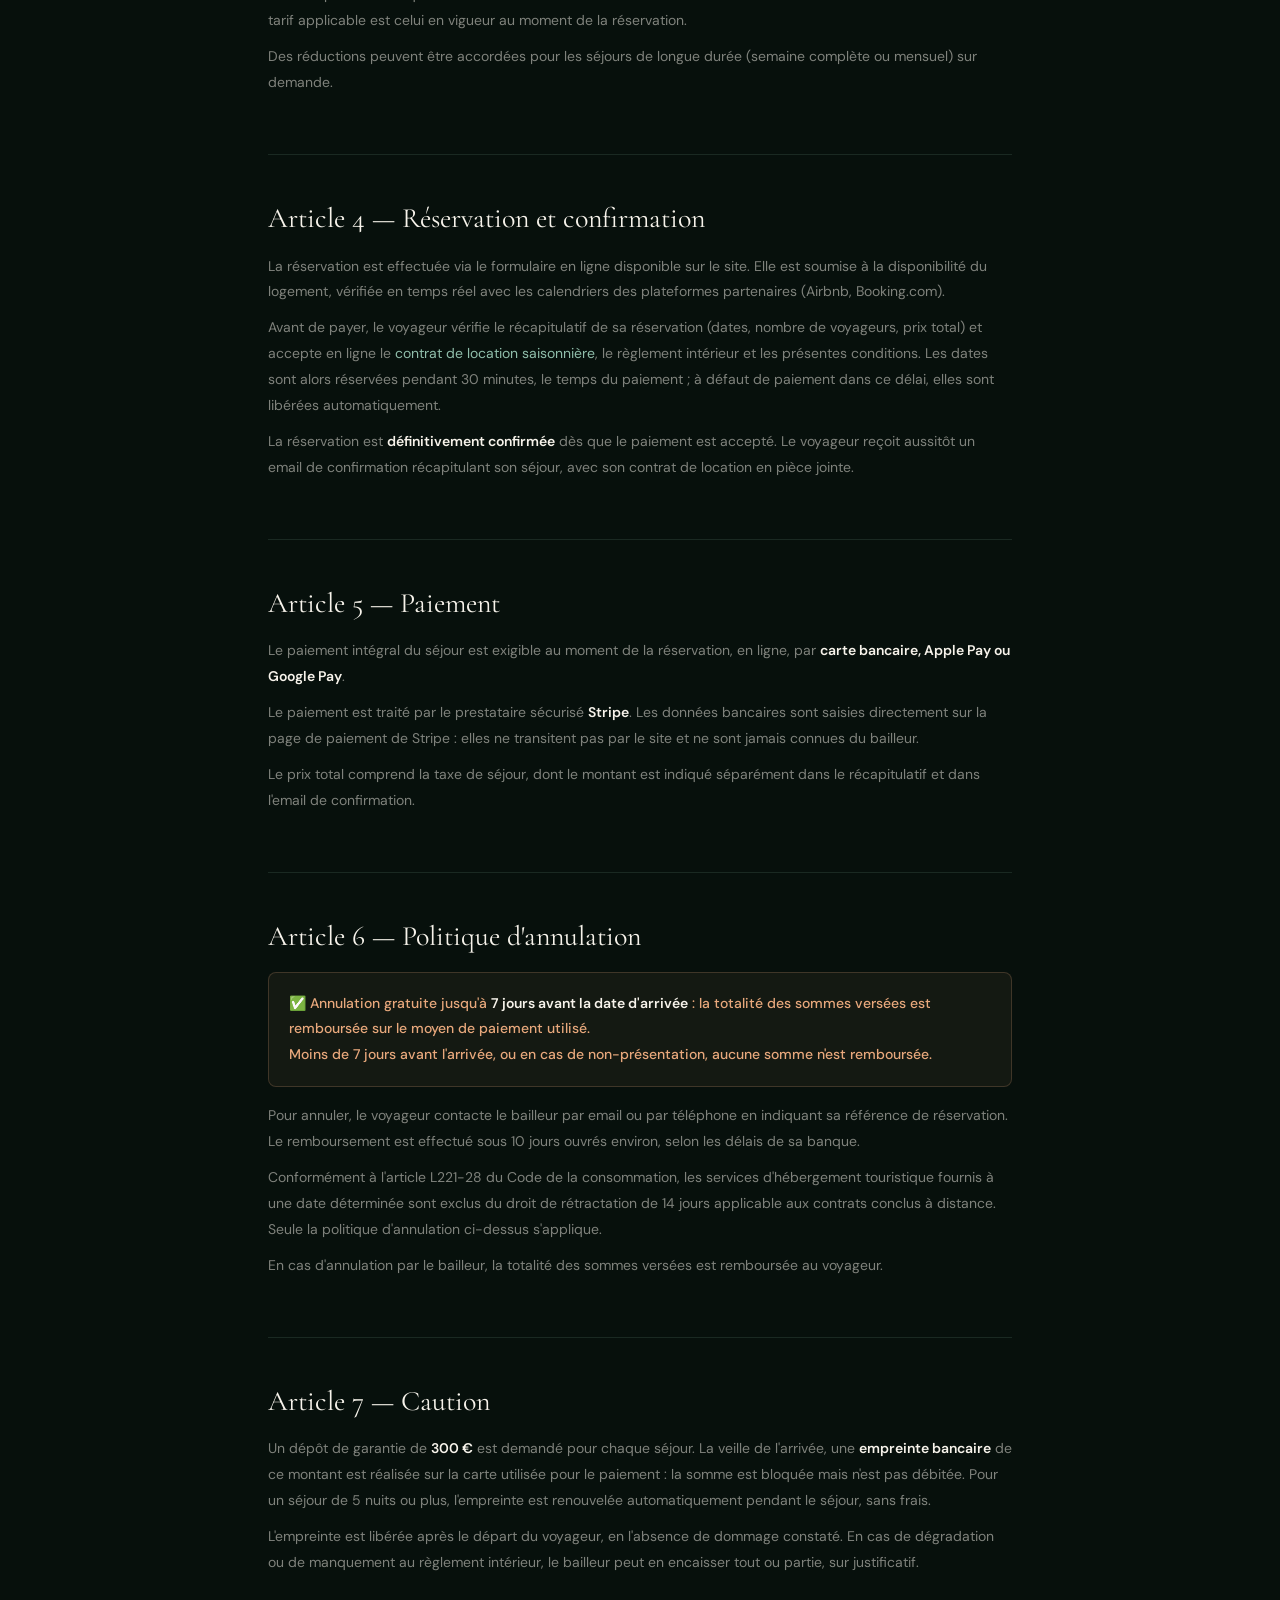
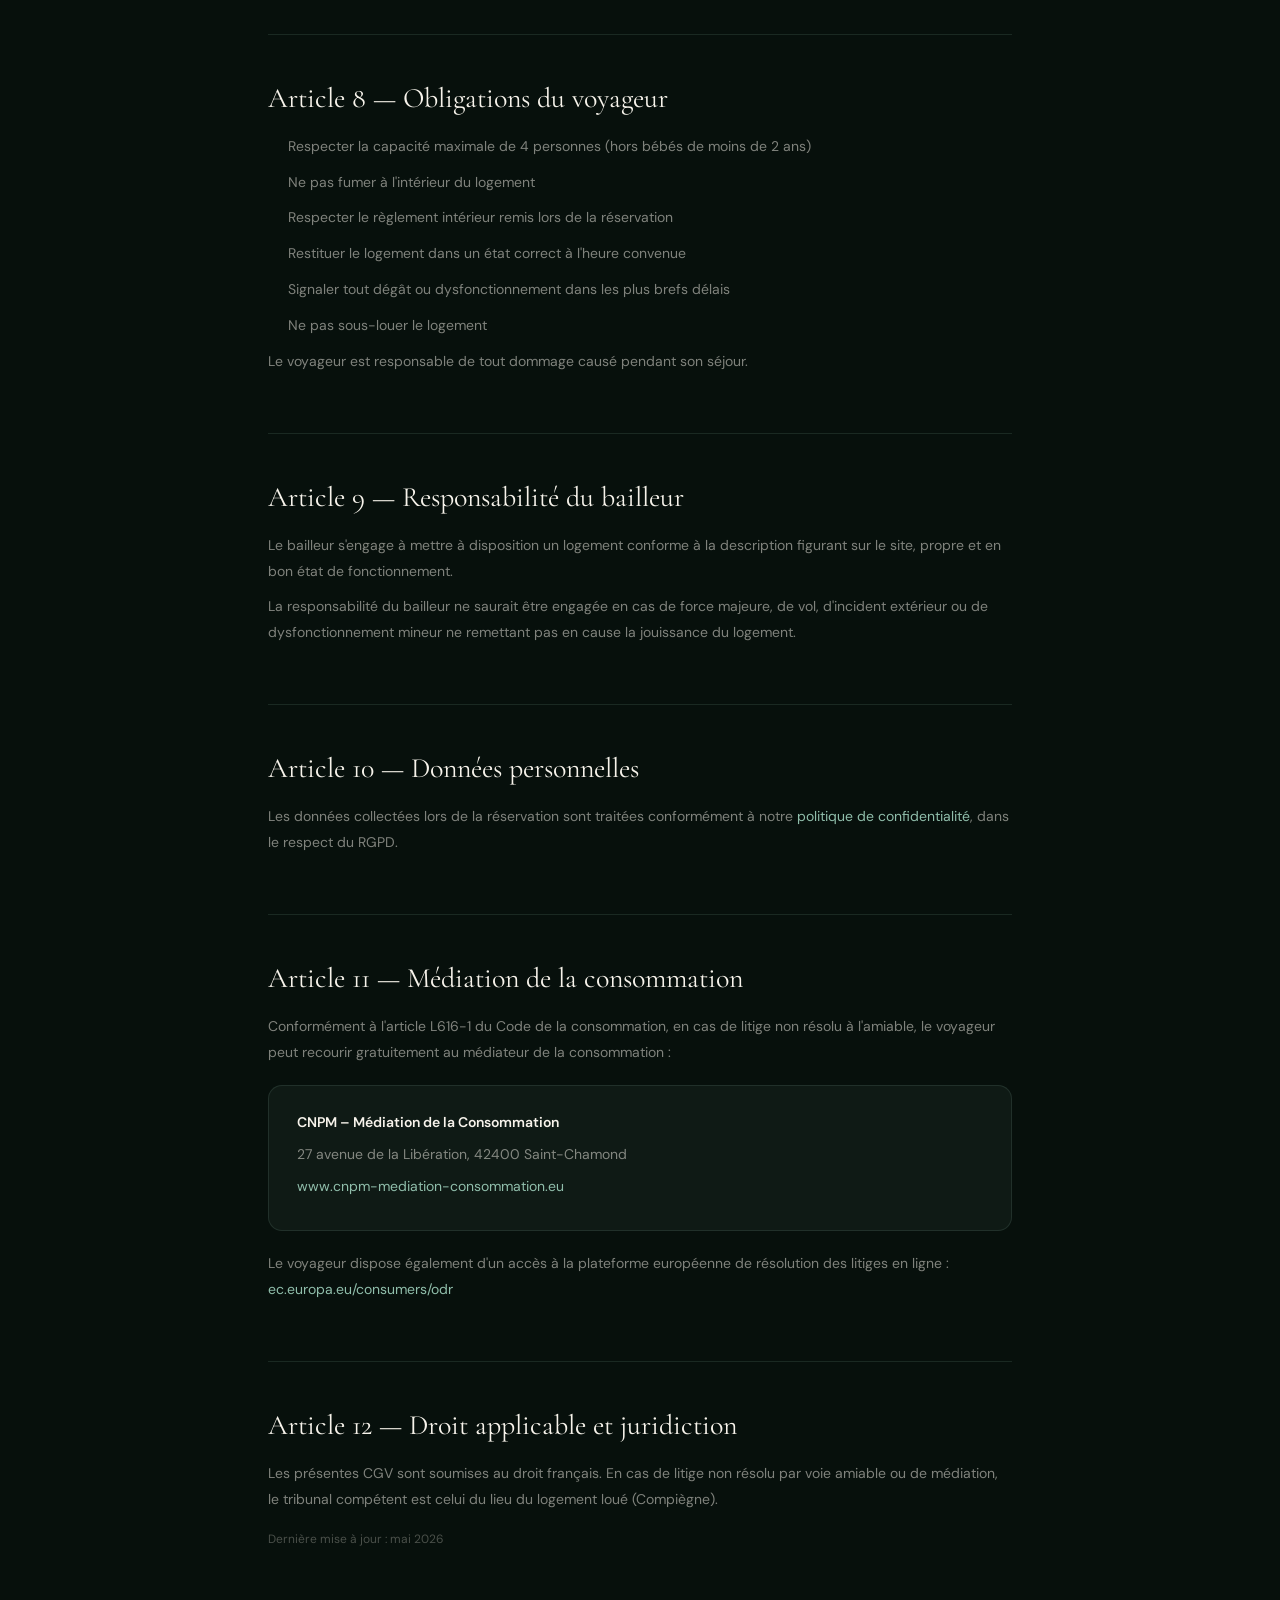
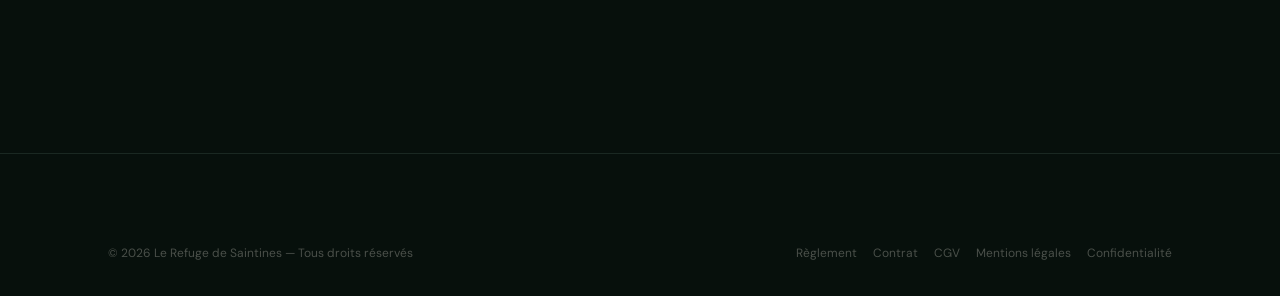
==== commit b4c36942: "Nouveau tunnel de réservation + nouveau logo" ====
--- a/cgv.html
+++ b/cgv.html
@@ -9,7 +9,7 @@
   <link rel="preconnect" href="https://fonts.googleapis.com" />
   <link rel="preconnect" href="https://fonts.gstatic.com" crossorigin />
   <link href="https://fonts.googleapis.com/css2?family=Cormorant+Garamond:ital,wght@0,300;0,400;0,500;1,300;1,400&family=DM+Sans:wght@300;400;500;600&display=swap" rel="stylesheet" />
-  <link rel="icon" href="images/lrds-logo.png" type="image/png" />
+  <link rel="icon" href="images/logo-lrds.webp" type="image/webp" />
   <link rel="stylesheet" href="assets/css/main.css" />
   <style>
     .legal-hero { background:var(--bg); border-bottom:1px solid var(--glass-border); padding:140px 0 64px; }
@@ -45,7 +45,7 @@
   <header class="site-header" role="banner">
     <div class="header-inner">
       <a href="index.html" class="brand">
-        <img src="images/lrds-logo.png" alt="Logo Le Refuge de Saintines" class="brand-logo" loading="lazy" />
+        <img src="images/logo-lrds.webp" alt="Logo Le Refuge de Saintines" class="brand-logo" loading="lazy" />
         <div class="brand-text">
           <span class="brand-name">Le Refuge</span>
           <small class="brand-sub">de Saintines</small>
@@ -100,50 +100,42 @@
         <div class="tarif-grid">
           <div class="tarif-item"><span class="val">58€</span><span class="lbl">Par nuit</span></div>
           <div class="tarif-item"><span class="val">30€</span><span class="lbl">Frais de ménage</span></div>
-          <div class="tarif-item"><span class="val">10€</span><span class="lbl">Par nuit, dès le 3<sup>e</sup> voyageur</span></div>
+          <div class="tarif-item"><span class="val">10€</span><span class="lbl">Linge, dès le 3<sup>e</sup> voyageur</span></div>
         </div>
-        <p>Le supplément de 10 € par nuit s'applique à chaque adulte ou enfant de 2 ans et plus au-delà de 2 voyageurs. Les bébés de moins de 2 ans sont accueillis gratuitement.</p>
+        <p>Des frais de linge supplémentaire de 10 € par séjour (linge du canapé-lit) s'appliquent dès 3 voyageurs, adultes et enfants de 2 ans et plus. Les bébés de moins de 2 ans ne sont pas comptés et sont accueillis gratuitement.</p>
         <p>Tous les prix sont indiqués en euros TTC. Le bailleur se réserve le droit de modifier ses tarifs à tout moment. Le tarif applicable est celui en vigueur au moment de la réservation.</p>
         <p>Des réductions peuvent être accordées pour les séjours de longue durée (semaine complète ou mensuel) sur demande.</p>
       </div>
 
       <div class="legal-section">
         <h2>Article 4 — Réservation et confirmation</h2>
-        <p>La réservation est effectuée via le formulaire en ligne disponible sur le site. Elle est soumise à la disponibilité du logement, vérifiée en temps réel via les calendriers des plateformes partenaires (Airbnb, Booking.com).</p>
-        <p>À la validation du formulaire, le voyageur reçoit :</p>
-        <ul>
-          <li>Un email de confirmation récapitulant les détails du séjour</li>
-          <li>Un contrat de bail saisonnier à signer électroniquement via Yousign</li>
-          <li>Les instructions de paiement et le lien de dépôt de caution</li>
-        </ul>
-        <p>La réservation est <strong>définitivement confirmée</strong> à réception du paiement intégral par le bailleur. À défaut de paiement sous 48 heures, les dates sont libérées.</p>
+        <p>La réservation est effectuée via le formulaire en ligne disponible sur le site. Elle est soumise à la disponibilité du logement, vérifiée en temps réel avec les calendriers des plateformes partenaires (Airbnb, Booking.com).</p>
+        <p>Avant de payer, le voyageur vérifie le récapitulatif de sa réservation (dates, nombre de voyageurs, prix total) et accepte en ligne le <a href="contrat.html">contrat de location saisonnière</a>, le règlement intérieur et les présentes conditions. Les dates sont alors réservées pendant 30 minutes, le temps du paiement ; à défaut de paiement dans ce délai, elles sont libérées automatiquement.</p>
+        <p>La réservation est <strong>définitivement confirmée</strong> dès que le paiement est accepté. Le voyageur reçoit aussitôt un email de confirmation récapitulant son séjour, avec son contrat de location en pièce jointe.</p>
       </div>
 
       <div class="legal-section">
         <h2>Article 5 — Paiement</h2>
-        <p>Le paiement intégral du séjour est exigible au moment de la réservation, par <strong>virement bancaire instantané SEPA</strong>.</p>
-        <div class="legal-card">
-          <p><strong>Bénéficiaire :</strong> HUART Marceau</p>
-          <p><strong>IBAN :</strong> FR76 1451 8292 6700 1654 6874 062</p>
-          <p><strong>BIC :</strong> FTNOFRP1XXX — Fortuneo Banque</p>
-          <p>Merci d'indiquer votre référence de réservation dans le libellé du virement.</p>
-        </div>
-        <p>Aucune donnée bancaire n'est collectée ou stockée par le site. Le bailleur n'accepte pas les paiements par carte bancaire directe.</p>
+        <p>Le paiement intégral du séjour est exigible au moment de la réservation, en ligne, par <strong>carte bancaire, Apple Pay ou Google Pay</strong>.</p>
+        <p>Le paiement est traité par le prestataire sécurisé <strong>Stripe</strong>. Les données bancaires sont saisies directement sur la page de paiement de Stripe : elles ne transitent pas par le site et ne sont jamais connues du bailleur.</p>
+        <p>Le prix total comprend la taxe de séjour, dont le montant est indiqué séparément dans le récapitulatif et dans l'email de confirmation.</p>
       </div>
 
       <div class="legal-section">
         <h2>Article 6 — Politique d'annulation</h2>
         <div class="warning-box">
-          <p>⚠️ Cette réservation est non remboursable. En cas d'annulation par le voyageur, pour quelque motif que ce soit, aucune somme versée ne sera remboursée.</p>
+          <p>✅ Annulation gratuite jusqu'à <strong>7 jours avant la date d'arrivée</strong> : la totalité des sommes versées est remboursée sur le moyen de paiement utilisé.</p>
+          <p>Moins de 7 jours avant l'arrivée, ou en cas de non-présentation, aucune somme n'est remboursée.</p>
         </div>
-        <p>Conformément à l'article L221-28 du Code de la consommation, les services d'hébergement touristique sont expressément exclus du droit de rétractation de 14 jours applicable aux contrats conclus à distance. Cette exclusion est portée à la connaissance du voyageur avant la validation de sa réservation.</p>
-        <p>En cas d'annulation ou de modification de dates souhaitée par le voyageur, le bailleur pourra, à sa seule discrétion et sans y être tenu, proposer un avoir ou un report selon les disponibilités.</p>
+        <p>Pour annuler, le voyageur contacte le bailleur par email ou par téléphone en indiquant sa référence de réservation. Le remboursement est effectué sous 10 jours ouvrés environ, selon les délais de sa banque.</p>
+        <p>Conformément à l'article L221-28 du Code de la consommation, les services d'hébergement touristique fournis à une date déterminée sont exclus du droit de rétractation de 14 jours applicable aux contrats conclus à distance. Seule la politique d'annulation ci-dessus s'applique.</p>
+        <p>En cas d'annulation par le bailleur, la totalité des sommes versées est remboursée au voyageur.</p>
       </div>
 
       <div class="legal-section">
         <h2>Article 7 — Caution</h2>
-        <p>Un dépôt de garantie de <strong>300 €</strong> est requis pour chaque séjour. Il est collecté via la plateforme <strong>Swikly</strong> par empreinte bancaire : la somme est bloquée sur la carte du voyageur mais non débitée.</p>
-        <p>La caution est libérée automatiquement dans les 7 jours suivant le départ du voyageur, en l'absence de dommage constaté. En cas de dégradation, le bailleur se réserve le droit de l'encaisser partiellement ou totalement.</p>
+        <p>Un dépôt de garantie de <strong>300 €</strong> est demandé pour chaque séjour. La veille de l'arrivée, une <strong>empreinte bancaire</strong> de ce montant est réalisée sur la carte utilisée pour le paiement : la somme est bloquée mais n'est pas débitée. Pour un séjour de 5 nuits ou plus, l'empreinte est renouvelée automatiquement pendant le séjour, sans frais.</p>
+        <p>L'empreinte est libérée après le départ du voyageur, en l'absence de dommage constaté. En cas de dégradation ou de manquement au règlement intérieur, le bailleur peut en encaisser tout ou partie, sur justificatif.</p>
       </div>
 
       <div class="legal-section">
@@ -194,7 +186,7 @@
     <div class="container">
       <div class="footer-bottom">
         <p>© 2026 Le Refuge de Saintines — Tous droits réservés</p>
-        <p><a href="rules.html" style="color:var(--cream-faint);margin-right:16px;">Règlement</a><a href="cgv.html" style="color:var(--cream-faint);margin-right:16px;">CGV</a><a href="mentions-legales.html" style="color:var(--cream-faint);margin-right:16px;">Mentions légales</a><a href="politique-confidentialite.html" style="color:var(--cream-faint);">Confidentialité</a></p>
+        <p><a href="rules.html" style="color:var(--cream-faint);margin-right:16px;">Règlement</a><a href="contrat.html" style="color:var(--cream-faint);margin-right:16px;">Contrat</a><a href="cgv.html" style="color:var(--cream-faint);margin-right:16px;">CGV</a><a href="mentions-legales.html" style="color:var(--cream-faint);margin-right:16px;">Mentions légales</a><a href="politique-confidentialite.html" style="color:var(--cream-faint);">Confidentialité</a></p>
       </div>
     </div>
   </footer>
--- a/assets/css/main.css
+++ b/assets/css/main.css
@@ -11,4 +11,6 @@
 @import url('./components/logement.css');
 @import url('./components/gallery.css');
 @import url('./components/equipments.css');
+@import url('./components/reservation.css');
+@import url('./components/resaAttente.css');
 @import url('./responsive.css');
